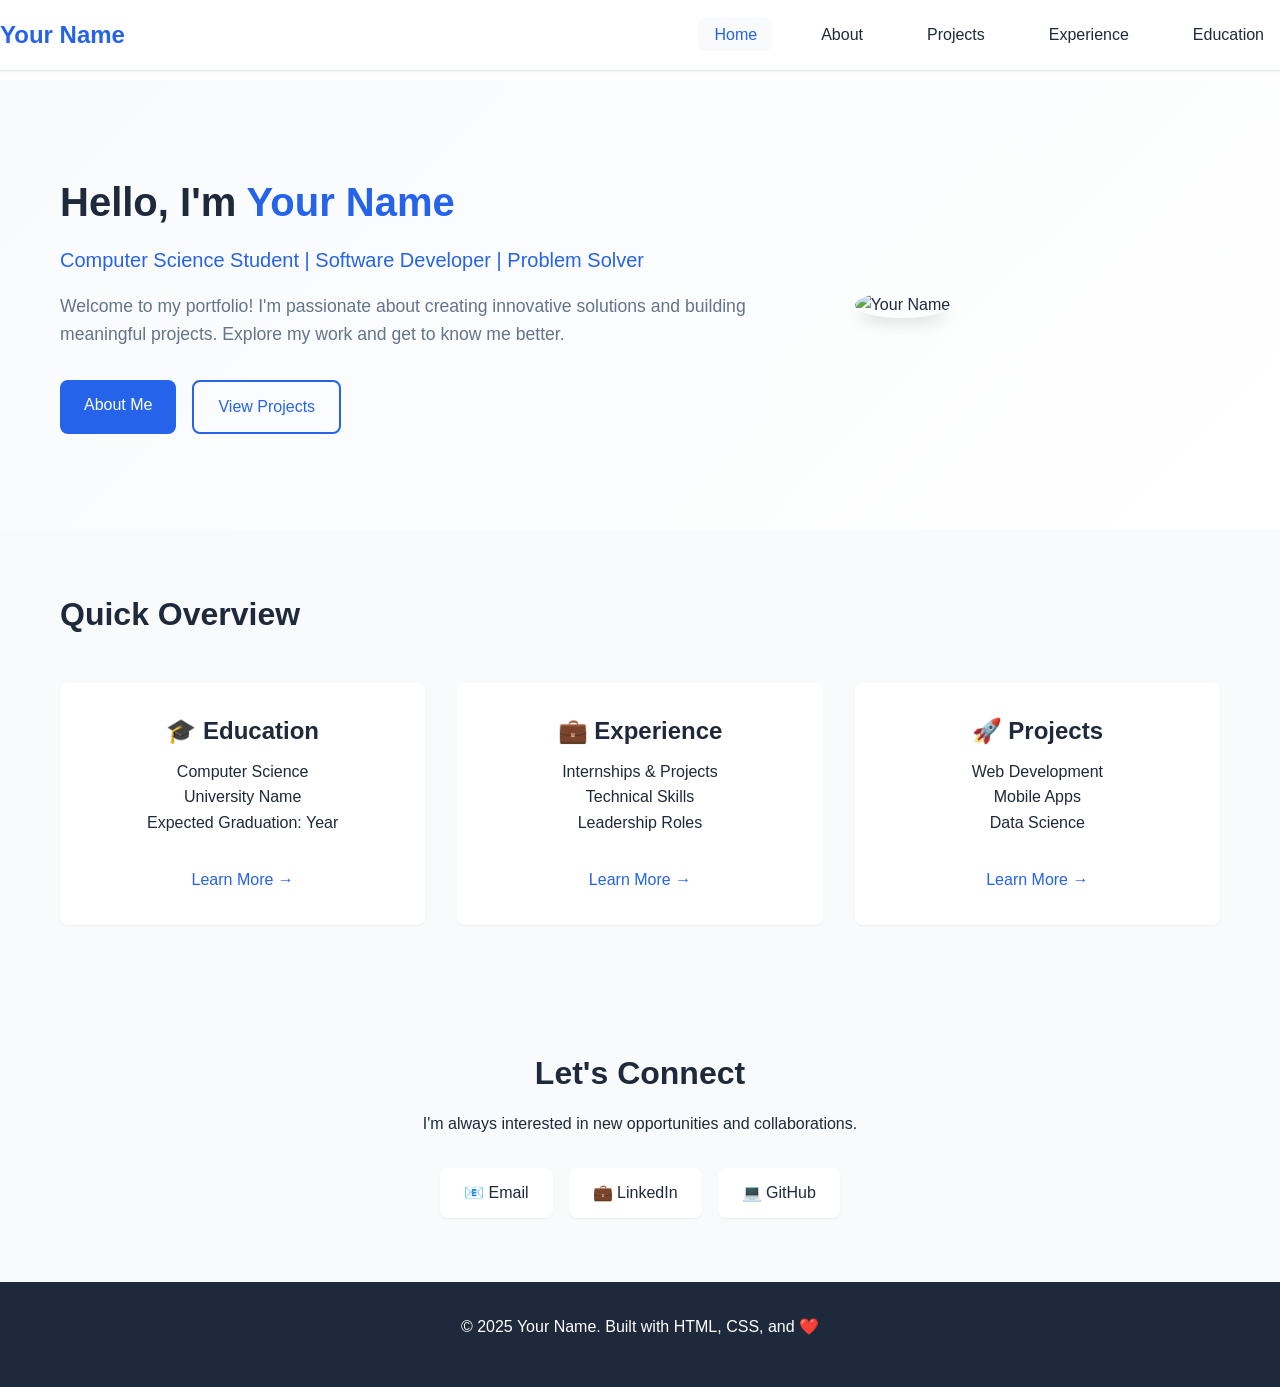
==== index.html @ 1bdfc64f "Initial commit" ====
<!DOCTYPE html>
<html lang="en">
<head>
    <meta charset="UTF-8">
    <meta name="viewport" content="width=device-width, initial-scale=1.0">
    <title>Your Name - Portfolio</title>
    <link rel="stylesheet" href="style.css">
</head>
<body>
    <header>
        <nav class="navbar">
            <div class="nav-container">
                <div class="nav-logo">
                    <a href="index.html">Your Name</a>
                </div>
                <ul class="nav-menu">
                    <li class="nav-item">
                        <a href="index.html" class="nav-link active">Home</a>
                    </li>
                    <li class="nav-item">
                        <a href="about.html" class="nav-link">About</a>
                    </li>
                    <li class="nav-item">
                        <a href="projects.html" class="nav-link">Projects</a>
                    </li>
                    <li class="nav-item">
                        <a href="experience.html" class="nav-link">Experience</a>
                    </li>
                    <li class="nav-item">
                        <a href="education.html" class="nav-link">Education</a>
                    </li>
                </ul>
                <div class="nav-toggle" id="mobile-menu">
                    <span class="bar"></span>
                    <span class="bar"></span>
                    <span class="bar"></span>
                </div>
            </div>
        </nav>
    </header>

    <main>
        <section class="hero">
            <div class="container">
                <div class="hero-content">
                    <h1>Hello, I'm <span class="highlight">Your Name</span></h1>
                    <p class="hero-subtitle">Computer Science Student | Software Developer | Problem Solver</p>
                    <p class="hero-description">
                        Welcome to my portfolio! I'm passionate about creating innovative solutions 
                        and building meaningful projects. Explore my work and get to know me better.
                    </p>
                    <div class="hero-buttons">
                        <a href="about.html" class="btn btn-primary">About Me</a>
                        <a href="projects.html" class="btn btn-secondary">View Projects</a>
                    </div>
                </div>
                <div class="hero-image">
                    <img src="assets/images/profile-placeholder.jpg" alt="Your Name" class="profile-img">
                </div>
            </div>
        </section>

        <section class="quick-overview">
            <div class="container">
                <h2>Quick Overview</h2>
                <div class="overview-grid">
                    <div class="overview-card">
                        <h3>🎓 Education</h3>
                        <p>Computer Science<br>University Name<br>Expected Graduation: Year</p>
                        <a href="education.html" class="card-link">Learn More →</a>
                    </div>
                    <div class="overview-card">
                        <h3>💼 Experience</h3>
                        <p>Internships & Projects<br>Technical Skills<br>Leadership Roles</p>
                        <a href="experience.html" class="card-link">Learn More →</a>
                    </div>
                    <div class="overview-card">
                        <h3>🚀 Projects</h3>
                        <p>Web Development<br>Mobile Apps<br>Data Science</p>
                        <a href="projects.html" class="card-link">Learn More →</a>
                    </div>
                </div>
            </div>
        </section>

        <section class="contact-cta">
            <div class="container">
                <h2>Let's Connect</h2>
                <p>I'm always interested in new opportunities and collaborations.</p>
                <div class="contact-links">
                    <a href="mailto:your.email@example.com" class="contact-btn">📧 Email</a>
                    <a href="https://linkedin.com/in/yourprofile" class="contact-btn">💼 LinkedIn</a>
                    <a href="https://github.com/yourusername" class="contact-btn">💻 GitHub</a>
                </div>
            </div>
        </section>
    </main>

    <footer>
        <div class="container">
            <p>&copy; 2025 Your Name. Built with HTML, CSS, and ❤️</p>
        </div>
    </footer>

    <script src="script.js"></script>
</body>
</html>
---- style.css ----
/* CSS Variables for consistent theming */
:root {
    --primary-color: #2563eb;
    --primary-dark: #1d4ed8;
    --secondary-color: #64748b;
    --accent-color: #f59e0b;
    --text-dark: #1e293b;
    --text-light: #64748b;
    --bg-light: #f8fafc;
    --bg-white: #ffffff;
    --border-color: #e2e8f0;
    --shadow-sm: 0 1px 2px 0 rgb(0 0 0 / 0.05);
    --shadow-md: 0 4px 6px -1px rgb(0 0 0 / 0.1);
    --shadow-lg: 0 10px 15px -3px rgb(0 0 0 / 0.1);
    --border-radius: 8px;
    --transition: all 0.3s ease;
}

/* Reset and base styles */
* {
    margin: 0;
    padding: 0;
    box-sizing: border-box;
}

body {
    font-family: 'Inter', -apple-system, BlinkMacSystemFont, 'Segoe UI', Roboto, Oxygen, Ubuntu, Cantarell, sans-serif;
    line-height: 1.6;
    color: var(--text-dark);
    background-color: var(--bg-white);
}

.container {
    max-width: 1200px;
    margin: 0 auto;
    padding: 0 20px;
}

/* Typography */
h1, h2, h3, h4, h5, h6 {
    line-height: 1.3;
    margin-bottom: 0.5em;
}

h1 { font-size: 2.5rem; font-weight: 700; }
h2 { font-size: 2rem; font-weight: 600; }
h3 { font-size: 1.5rem; font-weight: 600; }
h4 { font-size: 1.25rem; font-weight: 500; }

p { margin-bottom: 1rem; }

.highlight {
    color: var(--primary-color);
}

/* Navigation */
.navbar {
    background: var(--bg-white);
    box-shadow: var(--shadow-sm);
    position: fixed;
    top: 0;
    width: 100%;
    z-index: 1000;
    border-bottom: 1px solid var(--border-color);
}

.nav-container {
    display: flex;
    justify-content: space-between;
    align-items: center;
    padding: 1rem 0;
}

.nav-logo a {
    font-size: 1.5rem;
    font-weight: 700;
    color: var(--primary-color);
    text-decoration: none;
}

.nav-menu {
    display: flex;
    list-style: none;
    gap: 2rem;
}

.nav-link {
    text-decoration: none;
    color: var(--text-dark);
    font-weight: 500;
    transition: var(--transition);
    padding: 0.5rem 1rem;
    border-radius: var(--border-radius);
}

.nav-link:hover,
.nav-link.active {
    color: var(--primary-color);
    background-color: var(--bg-light);
}

/* Mobile menu toggle */
.nav-toggle {
    display: none;
    flex-direction: column;
    cursor: pointer;
}

.bar {
    width: 25px;
    height: 3px;
    background: var(--text-dark);
    margin: 3px 0;
    transition: var(--transition);
}

/* Buttons */
.btn {
    display: inline-block;
    padding: 0.75rem 1.5rem;
    border-radius: var(--border-radius);
    text-decoration: none;
    font-weight: 500;
    transition: var(--transition);
    border: none;
    cursor: pointer;
    text-align: center;
}

.btn-primary {
    background: var(--primary-color);
    color: white;
}

.btn-primary:hover {
    background: var(--primary-dark);
    transform: translateY(-2px);
    box-shadow: var(--shadow-md);
}

.btn-secondary {
    background: transparent;
    color: var(--primary-color);
    border: 2px solid var(--primary-color);
}

.btn-secondary:hover {
    background: var(--primary-color);
    color: white;
}

/* Layout spacing */
main {
    margin-top: 80px; /* Account for fixed navbar */
}

section {
    padding: 4rem 0;
}

.page-header {
    background: linear-gradient(135deg, var(--primary-color), var(--primary-dark));
    color: white;
    text-align: center;
    padding: 6rem 0 4rem;
}

.page-header h1 {
    margin-bottom: 1rem;
}

/* Hero Section */
.hero {
    background: linear-gradient(135deg, var(--bg-light), var(--bg-white));
    padding: 6rem 0;
}

.hero .container {
    display: grid;
    grid-template-columns: 2fr 1fr;
    gap: 4rem;
    align-items: center;
}

.hero-content h1 {
    margin-bottom: 1rem;
}

.hero-subtitle {
    font-size: 1.25rem;
    color: var(--primary-color);
    font-weight: 500;
    margin-bottom: 1rem;
}

.hero-description {
    font-size: 1.1rem;
    color: var(--text-light);
    margin-bottom: 2rem;
}

.hero-buttons {
    display: flex;
    gap: 1rem;
    flex-wrap: wrap;
}

.profile-img {
    width: 100%;
    max-width: 300px;
    border-radius: 50%;
    box-shadow: var(--shadow-lg);
}

/* Quick Overview */
.quick-overview {
    background: var(--bg-light);
}

.overview-grid {
    display: grid;
    grid-template-columns: repeat(auto-fit, minmax(300px, 1fr));
    gap: 2rem;
    margin-top: 3rem;
}

.overview-card {
    background: var(--bg-white);
    padding: 2rem;
    border-radius: var(--border-radius);
    box-shadow: var(--shadow-sm);
    transition: var(--transition);
    text-align: center;
}

.overview-card:hover {
    transform: translateY(-5px);
    box-shadow: var(--shadow-md);
}

.card-link {
    color: var(--primary-color);
    text-decoration: none;
    font-weight: 500;
    margin-top: 1rem;
    display: inline-block;
}

/* Skills Section */
.skills {
    background: var(--bg-light);
}

.skills-grid {
    display: grid;
    grid-template-columns: repeat(auto-fit, minmax(300px, 1fr));
    gap: 2rem;
    margin-top: 3rem;
}

.skill-category {
    background: var(--bg-white);
    padding: 2rem;
    border-radius: var(--border-radius);
    box-shadow: var(--shadow-sm);
}

.skill-tags {
    display: flex;
    flex-wrap: wrap;
    gap: 0.5rem;
    margin-top: 1rem;
}

.skill-tag, .tech-tag {
    background: var(--primary-color);
    color: white;
    padding: 0.25rem 0.75rem;
    border-radius: 20px;
    font-size: 0.875rem;
    font-weight: 500;
}

/* Projects */
.projects-grid {
    display: grid;
    grid-template-columns: repeat(auto-fit, minmax(350px, 1fr));
    gap: 2rem;
    margin-top: 3rem;
}

.project-card {
    background: var(--bg-white);
    border-radius: var(--border-radius);
    overflow: hidden;
    box-shadow: var(--shadow-sm);
    transition: var(--transition);
}

.project-card:hover {
    transform: translateY(-5px);
    box-shadow: var(--shadow-lg);
}

.project-card.featured {
    grid-column: span 2;
    display: grid;
    grid-template-columns: 1fr 1fr;
}

.project-image img {
    width: 100%;
    height: 200px;
    object-fit: cover;
}

.project-content {
    padding: 1.5rem;
}

.project-header {
    display: flex;
    justify-content: space-between;
    align-items: flex-start;
    margin-bottom: 1rem;
}

.project-type {
    background: var(--accent-color);
    color: white;
    padding: 0.25rem 0.75rem;
    border-radius: 20px;
    font-size: 0.75rem;
    font-weight: 500;
}

.project-description {
    color: var(--text-light);
    margin-bottom: 1rem;
}

.project-tech {
    display: flex;
    flex-wrap: wrap;
    gap: 0.5rem;
    margin: 1rem 0;
}

.project-links {
    display: flex;
    gap: 1rem;
}

.project-btn {
    color: var(--primary-color);
    text-decoration: none;
    font-weight: 500;
    font-size: 0.875rem;
}

/* Experience Timeline */
.experience-timeline {
    position: relative;
    margin-top: 3rem;
}

.experience-timeline::before {
    content: '';
    position: absolute;
    left: 2rem;
    top: 0;
    bottom: 0;
    width: 2px;
    background: var(--border-color);
}

.experience-item {
    position: relative;
    margin-bottom: 3rem;
    padding-left: 5rem;
}

.experience-item::before {
    content: '';
    position: absolute;
    left: 1.5rem;
    top: 1rem;
    width: 1rem;
    height: 1rem;
    background: var(--primary-color);
    border-radius: 50%;
    border: 3px solid var(--bg-white);
    box-shadow: var(--shadow-sm);
}

.experience-date {
    position: absolute;
    left: -8rem;
    top: 1rem;
    background: var(--primary-color);
    color: white;
    padding: 0.5rem 1rem;
    border-radius: var(--border-radius);
    font-size: 0.875rem;
    font-weight: 500;
    white-space: nowrap;
}

.experience-content {
    background: var(--bg-white);
    padding: 2rem;
    border-radius: var(--border-radius);
    box-shadow: var(--shadow-sm);
    display: grid;
    grid-template-columns: auto 1fr;
    gap: 1.5rem;
}

.company-logo img {
    width: 60px;
    height: 60px;
    border-radius: var(--border-radius);
    object-fit: cover;
}

.experience-details h3 {
    color: var(--primary-color);
    margin-bottom: 0.5rem;
}

.experience-details h4 {
    margin-bottom: 0.25rem;
}

.location {
    color: var(--text-light);
    font-size: 0.875rem;
    margin-bottom: 1rem;
}

.achievements {
    margin: 1rem 0;
}

.achievements li {
    margin-bottom: 0.5rem;
    color: var(--text-light);
}

.experience-tech {
    display: flex;
    flex-wrap: wrap;
    gap: 0.5rem;
    margin-top: 1rem;
}

/* Education */
.education-item {
    background: var(--bg-white);
    border-radius: var(--border-radius);
    box-shadow: var(--shadow-sm);
    overflow: hidden;
    margin-bottom: 3rem;
}

.education-item.primary {
    display: grid;
    grid-template-columns: auto 1fr;
}

.education-image img {
    width: 200px;
    height: 200px;
    object-fit: cover;
}

.education-content {
    padding: 2rem;
}

.education-header {
    display: flex;
    justify-content: space-between;
    align-items: flex-start;
    margin-bottom: 1rem;
}

.education-status {
    background: var(--accent-color);
    color: white;
    padding: 0.25rem 0.75rem;
    border-radius: 20px;
    font-size: 0.75rem;
    font-weight: 500;
}

.education-period,
.education-location {
    color: var(--text-light);
    margin-bottom: 0.5rem;
}

.coursework-grid {
    display: grid;
    grid-template-columns: repeat(auto-fit, minmax(250px, 1fr));
    gap: 1.5rem;
    margin-top: 1rem;
}

.course-category h5 {
    color: var(--primary-color);
    margin-bottom: 0.5rem;
}

.course-category ul {
    list-style-position: inside;
}

.course-category li {
    color: var(--text-light);
    margin-bottom: 0.25rem;
}

/* Certifications */
.additional-education {
    margin-top: 4rem;
}

.certification-grid {
    display: grid;
    grid-template-columns: repeat(auto-fit, minmax(300px, 1fr));
    gap: 2rem;
    margin-top: 2rem;
}

.certification-card {
    background: var(--bg-white);
    padding: 1.5rem;
    border-radius: var(--border-radius);
    box-shadow: var(--shadow-sm);
    border-left: 4px solid var(--primary-color);
}

.cert-header {
    display: flex;
    justify-content: space-between;
    align-items: flex-start;
    margin-bottom: 0.5rem;
}

.cert-date {
    background: var(--bg-light);
    padding: 0.25rem 0.75rem;
    border-radius: 20px;
    font-size: 0.75rem;
    font-weight: 500;
    color: var(--text-light);
}

.cert-issuer {
    color: var(--primary-color);
    font-weight: 500;
    margin-bottom: 0.5rem;
}

.cert-description {
    color: var(--text-light);
    font-size: 0.875rem;
    margin-bottom: 1rem;
}

.cert-link {
    color: var(--primary-color);
    text-decoration: none;
    font-weight: 500;
    font-size: 0.875rem;
}

/* Contact CTA */
.contact-cta {
    background: var(--bg-light);
    text-align: center;
}

.contact-links {
    display: flex;
    justify-content: center;
    gap: 1rem;
    flex-wrap: wrap;
    margin-top: 2rem;
}

.contact-btn {
    background: var(--bg-white);
    color: var(--text-dark);
    padding: 0.75rem 1.5rem;
    border-radius: var(--border-radius);
    text-decoration: none;
    font-weight: 500;
    box-shadow: var(--shadow-sm);
    transition: var(--transition);
}

.contact-btn:hover {
    transform: translateY(-2px);
    box-shadow: var(--shadow-md);
    color: var(--primary-color);
}

/* Footer */
footer {
    background: var(--text-dark);
    color: white;
    text-align: center;
    padding: 2rem 0;
}

/* Stats and Achievements */
.project-stats,
.achievements {
    background: var(--bg-light);
}

.stats-grid,
.achievements-grid {
    display: grid;
    grid-template-columns: repeat(auto-fit, minmax(200px, 1fr));
    gap: 2rem;
    margin-top: 2rem;
}

.stat-card,
.achievement-card {
    background: var(--bg-white);
    padding: 2rem;
    border-radius: var(--border-radius);
    text-align: center;
    box-shadow: var(--shadow-sm);
}

.stat-card h3 {
    font-size: 2.5rem;
    color: var(--primary-color);
    margin-bottom: 0.5rem;
}

.achievement-card h3 {
    color: var(--primary-color);
    margin-bottom: 1rem;
}

/* Interests */
.interests-grid {
    display: grid;
    grid-template-columns: repeat(auto-fit, minmax(250px, 1fr));
    gap: 2rem;
    margin-top: 2rem;
}

.interest-card {
    background: var(--bg-white);
    padding: 2rem;
    border-radius: var(--border-radius);
    box-shadow: var(--shadow-sm);
    text-align: center;
}

.interest-card h3 {
    color: var(--primary-color);
    margin-bottom: 1rem;
}

/* Responsive Design */
@media (max-width: 768px) {
    .nav-menu {
        position: fixed;
        left: -100%;
        top: 70px;
        flex-direction: column;
        background-color: var(--bg-white);
        width: 100%;
        text-align: center;
        transition: 0.3s;
        box-shadow: var(--shadow-md);
        padding: 2rem 0;
    }

    .nav-menu.active {
        left: 0;
    }

    .nav-toggle {
        display: flex;
    }

    .hero .container {
        grid-template-columns: 1fr;
        text-align: center;
        gap: 2rem;
    }

    .hero-buttons {
        justify-content: center;
    }

    .project-card.featured {
        grid-column: span 1;
        display: block;
    }

    .experience-timeline::before {
        left: 1rem;
    }

    .experience-item {
        padding-left: 3rem;
    }

    .experience-item::before {
        left: 0.5rem;
    }

    .experience-date {
        position: relative;
        left: 0;
        top: 0;
        margin-bottom: 1rem;
        display: inline-block;
    }

    .experience-content {
        grid-template-columns: 1fr;
        gap: 1rem;
    }

    .education-item.primary {
        grid-template-columns: 1fr;
    }

    .education-image {
        text-align: center;
    }

    .education-image img {
        width: 150px;
        height: 150px;
    }

    h1 { font-size: 2rem; }
    h2 { font-size: 1.5rem; }
    h3 { font-size: 1.25rem; }

    section {
        padding: 2rem 0;
    }

    .page-header {
        padding: 4rem 0 2rem;
    }

    .hero {
        padding: 4rem 0;
    }
}

@media (max-width: 480px) {
    .container {
        padding: 0 15px;
    }

    .hero-buttons {
        flex-direction: column;
        align-items: center;
    }

    .contact-links {
        flex-direction: column;
        align-items: center;
    }

    .overview-grid,
    .projects-grid,
    .certification-grid {
        grid-template-columns: 1fr;
    }
}

/* Accessibility */
@media (prefers-reduced-motion: reduce) {
    * {
        animation-duration: 0.01ms !important;
        animation-iteration-count: 1 !important;
        transition-duration: 0.01ms !important;
    }
}

/* Focus states for keyboard navigation */
a:focus,
button:focus,
.nav-toggle:focus {
    outline: 2px solid var(--primary-color);
    outline-offset: 2px;
}

/* High contrast mode support */
@media (prefers-contrast: high) {
    :root {
        --border-color: #000000;
        --shadow-sm: 0 1px 2px 0 rgb(0 0 0 / 0.2);
        --shadow-md: 0 4px 6px -1px rgb(0 0 0 / 0.3);
        --shadow-lg: 0 10px 15px -3px rgb(0 0 0 / 0.4);
    }
}

/* Print styles */
@media print {
    .navbar,
    .nav-toggle,
    .contact-cta,
    footer {
        display: none;
    }

    main {
        margin-top: 0;
    }

    .page-header {
        background: none;
        color: var(--text-dark);
    }

    .project-card,
    .experience-item,
    .certification-card {
        break-inside: avoid;
        margin-bottom: 1rem;
    }
}
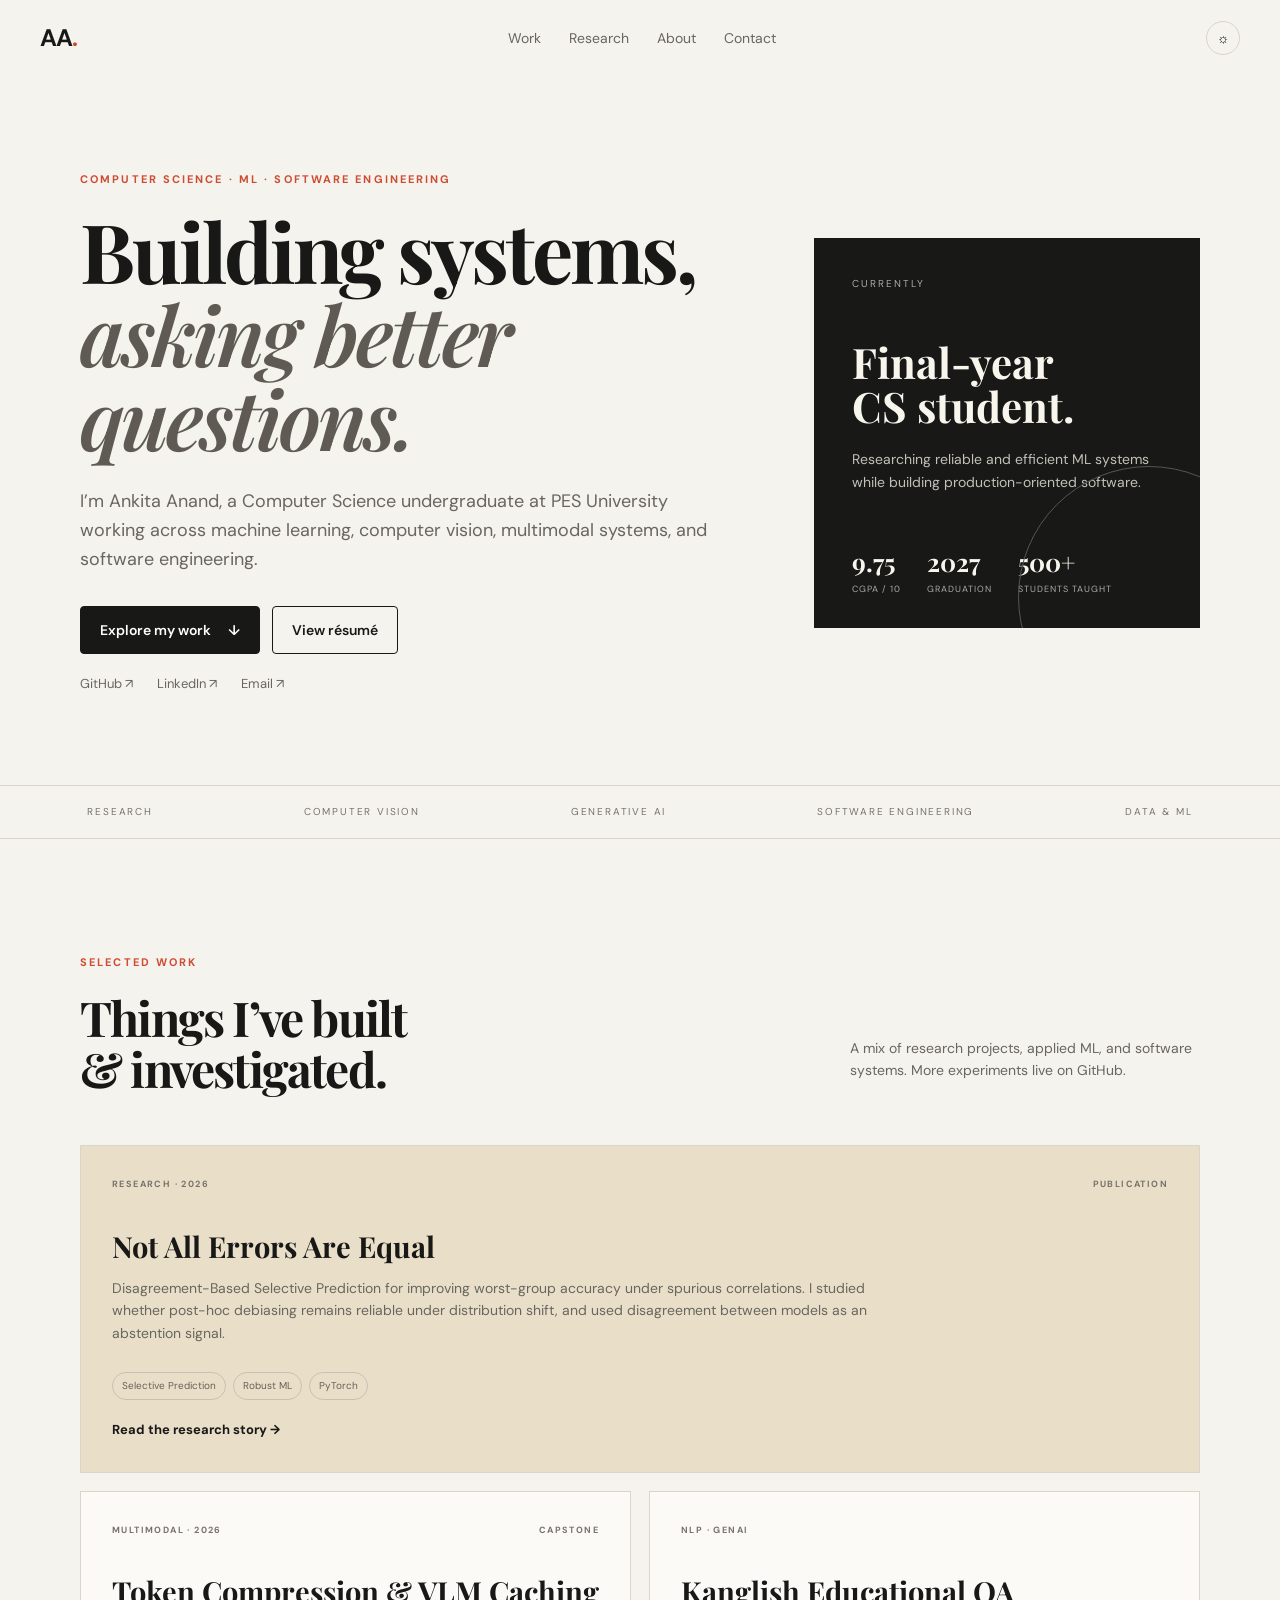
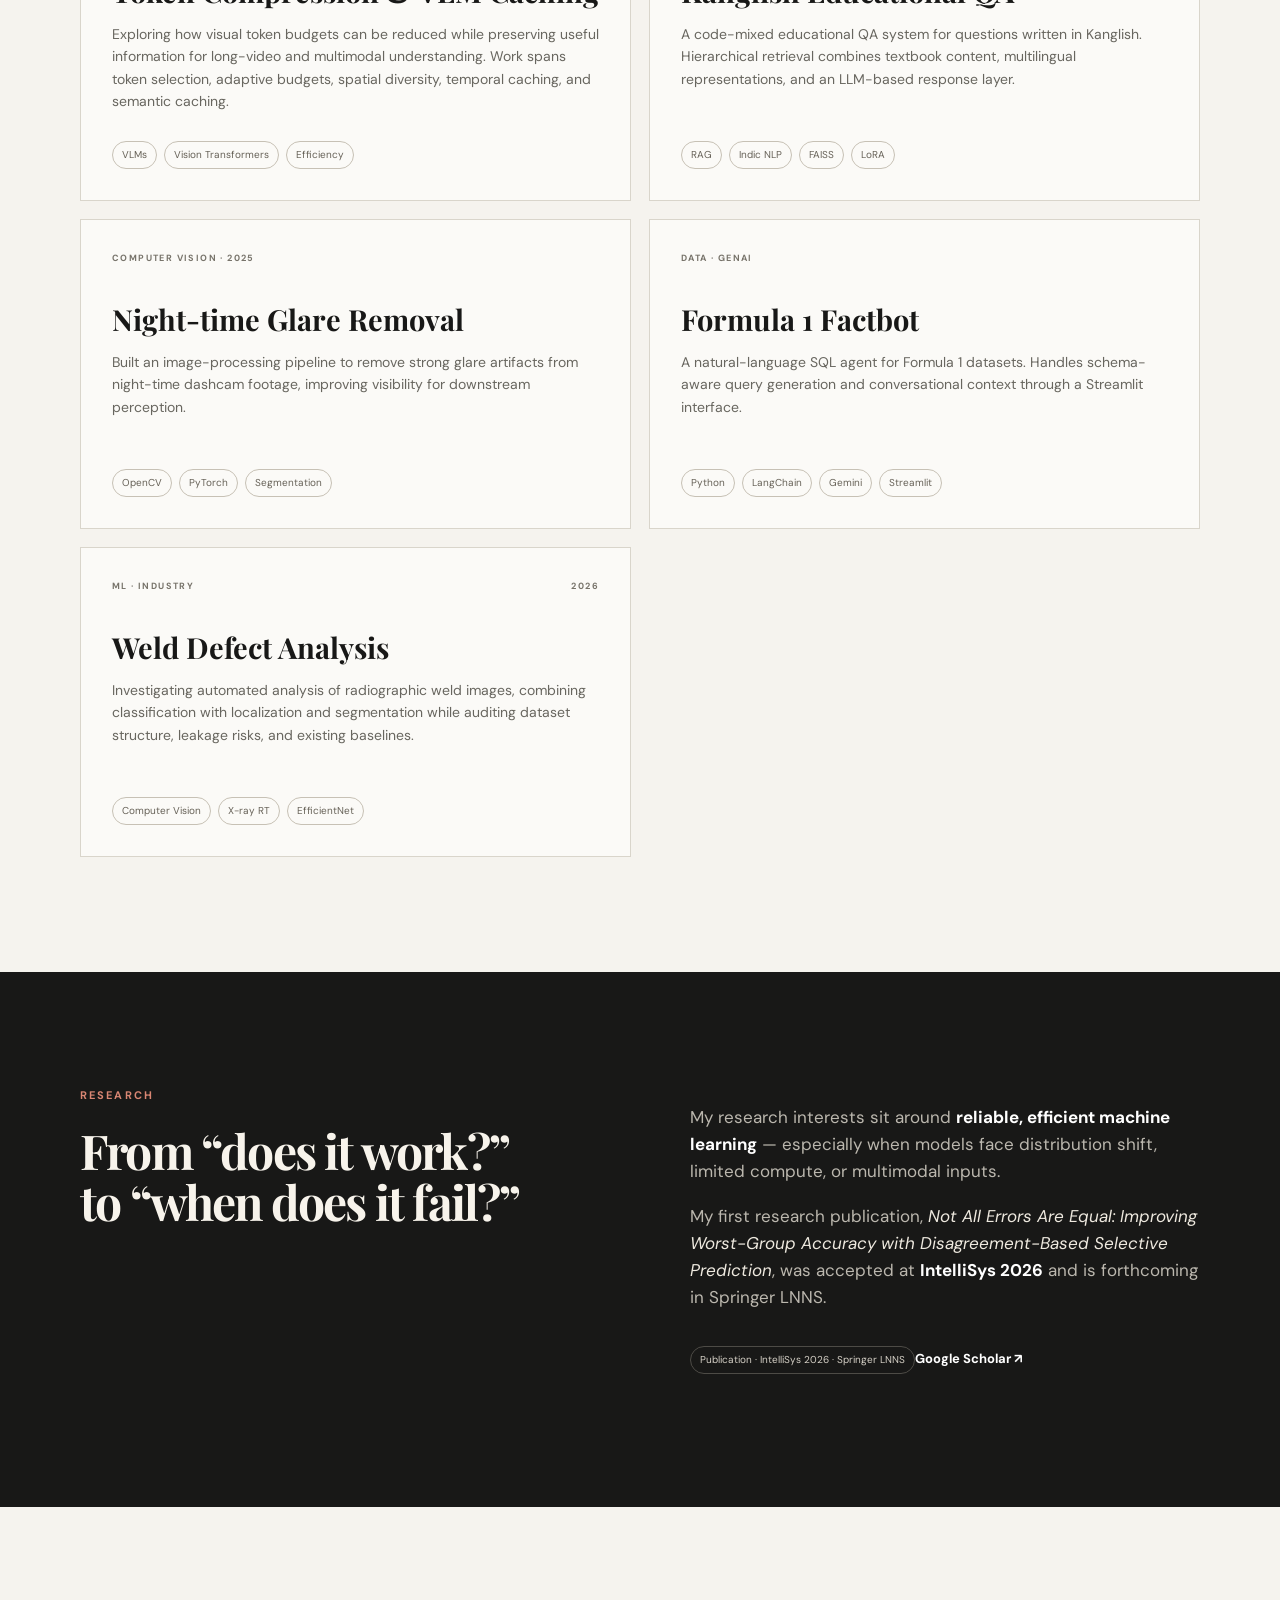
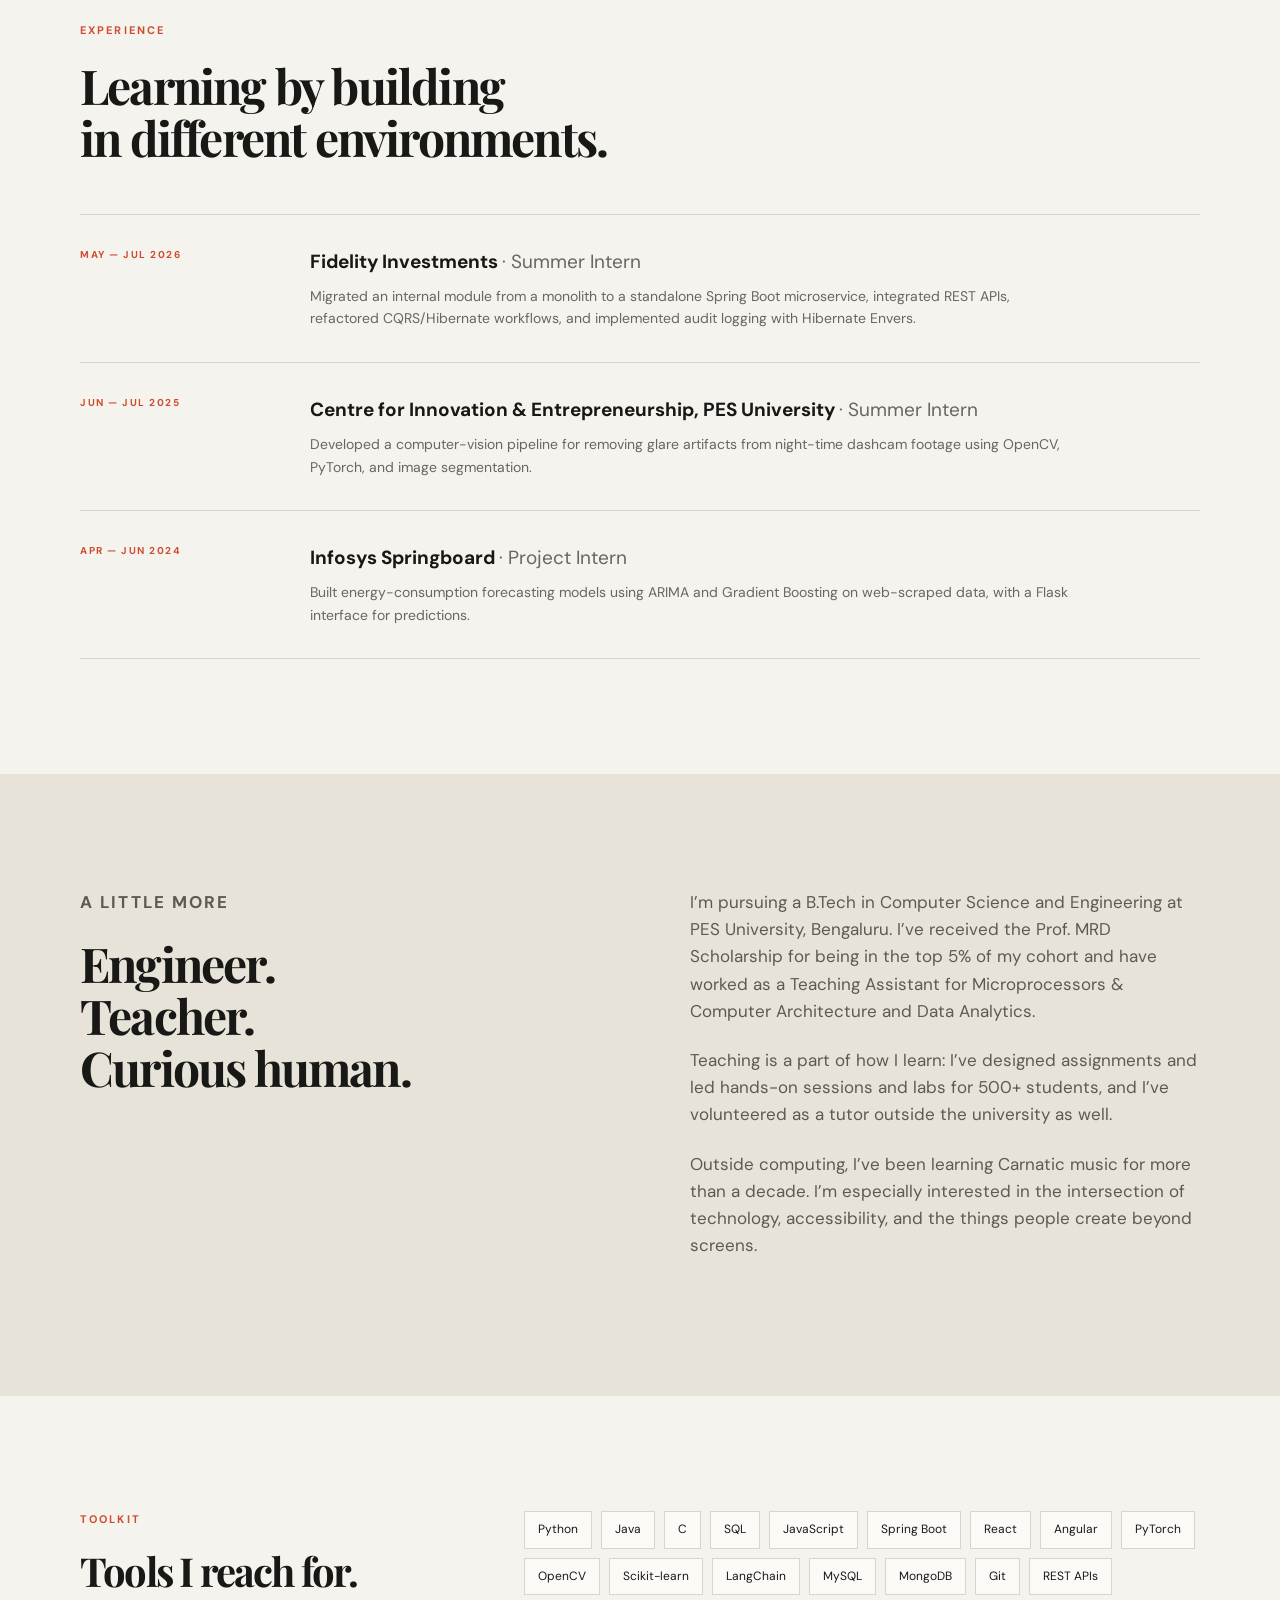
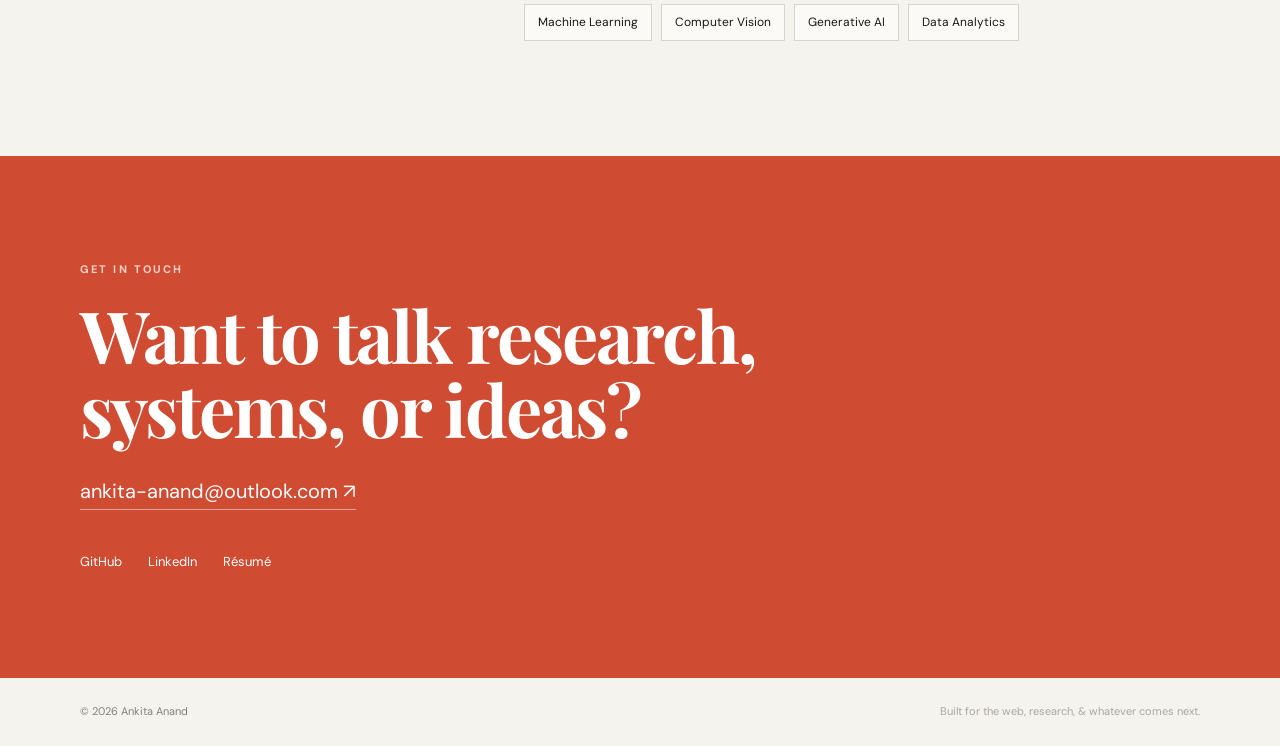
==== commit 672f8c81: "Initial" ====
--- a/index.html
+++ b/index.html
@@ -1,107 +1,87 @@
-<!DOCTYPE html>
+<!doctype html>
 <html lang="en">
 <head>
-    <meta charset="UTF-8">
-    <meta name="viewport" content="width=device-width, initial-scale=1.0">
-    <title>Your Name - Portfolio</title>
-    <link rel="stylesheet" href="style.css">
+  <meta charset="utf-8" />
+  <meta name="viewport" content="width=device-width, initial-scale=1" />
+  <meta name="description" content="Ankita Anand — Computer Science undergraduate, researcher, and software engineer." />
+  <title>Ankita Anand — CS, ML & Research</title>
+  <link rel="preconnect" href="https://fonts.googleapis.com">
+  <link rel="preconnect" href="https://fonts.gstatic.com" crossorigin>
+  <link href="https://fonts.googleapis.com/css2?family=DM+Sans:wght@400;500;600;700&family=Playfair+Display:wght@600;700&display=swap" rel="stylesheet">
+  <link rel="stylesheet" href="style.css" />
 </head>
 <body>
-    <header>
-        <nav class="navbar">
-            <div class="nav-container">
-                <div class="nav-logo">
-                    <a href="index.html">Your Name</a>
-                </div>
-                <ul class="nav-menu">
-                    <li class="nav-item">
-                        <a href="index.html" class="nav-link active">Home</a>
-                    </li>
-                    <li class="nav-item">
-                        <a href="about.html" class="nav-link">About</a>
-                    </li>
-                    <li class="nav-item">
-                        <a href="projects.html" class="nav-link">Projects</a>
-                    </li>
-                    <li class="nav-item">
-                        <a href="experience.html" class="nav-link">Experience</a>
-                    </li>
-                    <li class="nav-item">
-                        <a href="education.html" class="nav-link">Education</a>
-                    </li>
-                </ul>
-                <div class="nav-toggle" id="mobile-menu">
-                    <span class="bar"></span>
-                    <span class="bar"></span>
-                    <span class="bar"></span>
-                </div>
-            </div>
-        </nav>
-    </header>
+  <nav class="nav">
+    <a class="brand" href="#top">AA<span>.</span></a>
+    <div class="nav-links">
+      <a href="#work">Work</a><a href="#research">Research</a><a href="#about">About</a><a href="#contact">Contact</a>
+    </div>
+    <button class="theme" id="themeToggle" aria-label="Toggle theme">☼</button>
+  </nav>
 
-    <main>
-        <section class="hero">
-            <div class="container">
-                <div class="hero-content">
-                    <h1>Hello, I'm <span class="highlight">Your Name</span></h1>
-                    <p class="hero-subtitle">Computer Science Student | Software Developer | Problem Solver</p>
-                    <p class="hero-description">
-                        Welcome to my portfolio! I'm passionate about creating innovative solutions 
-                        and building meaningful projects. Explore my work and get to know me better.
-                    </p>
-                    <div class="hero-buttons">
-                        <a href="about.html" class="btn btn-primary">About Me</a>
-                        <a href="projects.html" class="btn btn-secondary">View Projects</a>
-                    </div>
-                </div>
-                <div class="hero-image">
-                    <img src="assets/images/profile-placeholder.jpg" alt="Your Name" class="profile-img">
-                </div>
-            </div>
-        </section>
+  <main id="top">
+    <section class="hero container">
+      <div class="hero-copy">
+        <p class="eyebrow">Computer Science · ML · Software Engineering</p>
+        <h1>Building systems,<br><em>asking better questions.</em></h1>
+        <p class="lede">I’m Ankita Anand, a Computer Science undergraduate at PES University working across machine learning, computer vision, multimodal systems, and software engineering.</p>
+        <div class="hero-actions">
+          <a class="button primary" href="#work">Explore my work <span>↓</span></a>
+          <a class="button secondary" href="./Ankita_Anand_Resume.pdf">View résumé</a>
+        </div>
+        <div class="links">
+          <a href="https://github.com/ankitaanand26" target="_blank">GitHub ↗</a>
+          <a href="https://linkedin.com/in/ankita-anand26" target="_blank">LinkedIn ↗</a>
+          <a href="mailto:ankita-anand@outlook.com">Email ↗</a>
+        </div>
+      </div>
+      <div class="hero-card">
+        <div class="orbit"><span></span><span></span><span></span></div>
+        <p class="card-label">CURRENTLY</p>
+        <h2>Final-year<br>CS student.</h2>
+        <p>Researching reliable and efficient ML systems while building production-oriented software.</p>
+        <div class="stats"><div><strong>9.75</strong><small>CGPA / 10</small></div><div><strong>2027</strong><small>Graduation</small></div><div><strong>500+</strong><small>Students taught</small></div></div>
+      </div>
+    </section>
 
-        <section class="quick-overview">
-            <div class="container">
-                <h2>Quick Overview</h2>
-                <div class="overview-grid">
-                    <div class="overview-card">
-                        <h3>🎓 Education</h3>
-                        <p>Computer Science<br>University Name<br>Expected Graduation: Year</p>
-                        <a href="education.html" class="card-link">Learn More →</a>
-                    </div>
-                    <div class="overview-card">
-                        <h3>💼 Experience</h3>
-                        <p>Internships & Projects<br>Technical Skills<br>Leadership Roles</p>
-                        <a href="experience.html" class="card-link">Learn More →</a>
-                    </div>
-                    <div class="overview-card">
-                        <h3>🚀 Projects</h3>
-                        <p>Web Development<br>Mobile Apps<br>Data Science</p>
-                        <a href="projects.html" class="card-link">Learn More →</a>
-                    </div>
-                </div>
-            </div>
-        </section>
+    <section class="ticker"><div>RESEARCH</div><div>COMPUTER VISION</div><div>GENERATIVE AI</div><div>SOFTWARE ENGINEERING</div><div>DATA & ML</div></section>
 
-        <section class="contact-cta">
-            <div class="container">
-                <h2>Let's Connect</h2>
-                <p>I'm always interested in new opportunities and collaborations.</p>
-                <div class="contact-links">
-                    <a href="mailto:your.email@example.com" class="contact-btn">📧 Email</a>
-                    <a href="https://linkedin.com/in/yourprofile" class="contact-btn">💼 LinkedIn</a>
-                    <a href="https://github.com/yourusername" class="contact-btn">💻 GitHub</a>
-                </div>
-            </div>
-        </section>
-    </main>
+    <section id="work" class="section container">
+      <div class="section-head"><div><p class="eyebrow">Selected work</p><h2>Things I’ve built<br>& investigated.</h2></div><p class="section-note">A mix of research projects, applied ML, and software systems. More experiments live on GitHub.</p></div>
+      <div class="project-grid">
+        <article class="project featured"><div class="project-meta"><span>RESEARCH · 2026</span><span>PUBLICATION</span></div><h3>Not All Errors Are Equal</h3><p>Disagreement-Based Selective Prediction for improving worst-group accuracy under spurious correlations. I studied whether post-hoc debiasing remains reliable under distribution shift, and used disagreement between models as an abstention signal.</p><div class="tags"><span>Selective Prediction</span><span>Robust ML</span><span>PyTorch</span></div><a class="project-link" href="#research">Read the research story →</a></article>
+        <article class="project"><div class="project-meta"><span>MULTIMODAL · 2026</span><span>CAPSTONE</span></div><h3>Token Compression & VLM Caching</h3><p>Exploring how visual token budgets can be reduced while preserving useful information for long-video and multimodal understanding. Work spans token selection, adaptive budgets, spatial diversity, temporal caching, and semantic caching.</p><div class="tags"><span>VLMs</span><span>Vision Transformers</span><span>Efficiency</span></div></article>
+        <article class="project"><div class="project-meta"><span>NLP · GENAI</span></div><h3>Kanglish Educational QA</h3><p>A code-mixed educational QA system for questions written in Kanglish. Hierarchical retrieval combines textbook content, multilingual representations, and an LLM-based response layer.</p><div class="tags"><span>RAG</span><span>Indic NLP</span><span>FAISS</span><span>LoRA</span></div></article>
+        <article class="project"><div class="project-meta"><span>COMPUTER VISION · 2025</span></div><h3>Night-time Glare Removal</h3><p>Built an image-processing pipeline to remove strong glare artifacts from night-time dashcam footage, improving visibility for downstream perception.</p><div class="tags"><span>OpenCV</span><span>PyTorch</span><span>Segmentation</span></div></article>
+        <article class="project"><div class="project-meta"><span>DATA · GENAI</span></div><h3>Formula 1 Factbot</h3><p>A natural-language SQL agent for Formula 1 datasets. Handles schema-aware query generation and conversational context through a Streamlit interface.</p><div class="tags"><span>Python</span><span>LangChain</span><span>Gemini</span><span>Streamlit</span></div></article>
+        <article class="project"><div class="project-meta"><span>ML · INDUSTRY</span><span>2026</span></div><h3>Weld Defect Analysis</h3><p>Investigating automated analysis of radiographic weld images, combining classification with localization and segmentation while auditing dataset structure, leakage risks, and existing baselines.</p><div class="tags"><span>Computer Vision</span><span>X-ray RT</span><span>EfficientNet</span></div></article>
+      </div>
+    </section>
 
-    <footer>
-        <div class="container">
-            <p>&copy; 2025 Your Name. Built with HTML, CSS, and ❤️</p>
-        </div>
-    </footer>
+    <section id="research" class="section research-section"><div class="container research-layout">
+      <div><p class="eyebrow">Research</p><h2>From “does it work?”<br>to “when does it fail?”</h2></div>
+      <div class="research-copy"><p>My research interests sit around <strong>reliable, efficient machine learning</strong> — especially when models face distribution shift, limited compute, or multimodal inputs.</p><p>My first research publication, <em>Not All Errors Are Equal: Improving Worst-Group Accuracy with Disagreement-Based Selective Prediction</em>, was accepted at <strong>IntelliSys 2026</strong> and is forthcoming in Springer LNNS.</p><div class="research-pill">Publication · IntelliSys 2026 · Springer LNNS</div><a class="text-link" href="https://scholar.google.com/" target="_blank">Google Scholar ↗</a></div>
+    </div></section>
 
-    <script src="script.js"></script>
+    <section class="section container timeline-section">
+      <div class="section-head"><div><p class="eyebrow">Experience</p><h2>Learning by building<br>in different environments.</h2></div></div>
+      <div class="timeline">
+        <div class="timeline-item"><div class="date">MAY — JUL 2026</div><div><h3>Fidelity Investments <span>· Summer Intern</span></h3><p>Migrated an internal module from a monolith to a standalone Spring Boot microservice, integrated REST APIs, refactored CQRS/Hibernate workflows, and implemented audit logging with Hibernate Envers.</p></div></div>
+        <div class="timeline-item"><div class="date">JUN — JUL 2025</div><div><h3>Centre for Innovation & Entrepreneurship, PES University <span>· Summer Intern</span></h3><p>Developed a computer-vision pipeline for removing glare artifacts from night-time dashcam footage using OpenCV, PyTorch, and image segmentation.</p></div></div>
+        <div class="timeline-item"><div class="date">APR — JUN 2024</div><div><h3>Infosys Springboard <span>· Project Intern</span></h3><p>Built energy-consumption forecasting models using ARIMA and Gradient Boosting on web-scraped data, with a Flask interface for predictions.</p></div></div>
+      </div>
+    </section>
+
+    <section id="about" class="section about-section"><div class="container about-grid">
+      <div><p class="eyebrow">A little more</p><h2>Engineer.<br>Teacher.<br>Curious human.</h2></div>
+      <div><p>I’m pursuing a B.Tech in Computer Science and Engineering at PES University, Bengaluru. I’ve received the Prof. MRD Scholarship for being in the top 5% of my cohort and have worked as a Teaching Assistant for Microprocessors & Computer Architecture and Data Analytics.</p><p>Teaching is a part of how I learn: I’ve designed assignments and led hands-on sessions and labs for 500+ students, and I’ve volunteered as a tutor outside the university as well.</p><p>Outside computing, I’ve been learning Carnatic music for more than a decade. I’m especially interested in the intersection of technology, accessibility, and the things people create beyond screens.</p></div>
+    </div></section>
+
+    <section class="section skills container"><div class="skills-header"><p class="eyebrow">Toolkit</p><h2>Tools I reach for.</h2></div><div class="skill-cloud"><span>Python</span><span>Java</span><span>C</span><span>SQL</span><span>JavaScript</span><span>Spring Boot</span><span>React</span><span>Angular</span><span>PyTorch</span><span>OpenCV</span><span>Scikit-learn</span><span>LangChain</span><span>MySQL</span><span>MongoDB</span><span>Git</span><span>REST APIs</span><span>Machine Learning</span><span>Computer Vision</span><span>Generative AI</span><span>Data Analytics</span></div></section>
+
+    <section id="contact" class="contact"><div class="container contact-inner"><p class="eyebrow">Get in touch</p><h2>Want to talk research,<br>systems, or ideas?</h2><a class="email" href="mailto:ankita-anand@outlook.com">ankita-anand@outlook.com ↗</a><div class="contact-links"><a href="https://github.com/ankitaanand26" target="_blank">GitHub</a><a href="https://linkedin.com/in/ankita-anand26" target="_blank">LinkedIn</a><a href="./Ankita_Anand_Resume.pdf">Résumé</a></div></div></section>
+  </main>
+  <footer class="container footer"><span>© 2026 Ankita Anand</span><span>Built for the web, research, & whatever comes next.</span></footer>
+  <script src="script.js"></script>
 </body>
 </html>
--- a/style.css
+++ b/style.css
@@ -1,839 +1 @@
-/* CSS Variables for consistent theming */
-:root {
-    --primary-color: #2563eb;
-    --primary-dark: #1d4ed8;
-    --secondary-color: #64748b;
-    --accent-color: #f59e0b;
-    --text-dark: #1e293b;
-    --text-light: #64748b;
-    --bg-light: #f8fafc;
-    --bg-white: #ffffff;
-    --border-color: #e2e8f0;
-    --shadow-sm: 0 1px 2px 0 rgb(0 0 0 / 0.05);
-    --shadow-md: 0 4px 6px -1px rgb(0 0 0 / 0.1);
-    --shadow-lg: 0 10px 15px -3px rgb(0 0 0 / 0.1);
-    --border-radius: 8px;
-    --transition: all 0.3s ease;
-}
-
-/* Reset and base styles */
-* {
-    margin: 0;
-    padding: 0;
-    box-sizing: border-box;
-}
-
-body {
-    font-family: 'Inter', -apple-system, BlinkMacSystemFont, 'Segoe UI', Roboto, Oxygen, Ubuntu, Cantarell, sans-serif;
-    line-height: 1.6;
-    color: var(--text-dark);
-    background-color: var(--bg-white);
-}
-
-.container {
-    max-width: 1200px;
-    margin: 0 auto;
-    padding: 0 20px;
-}
-
-/* Typography */
-h1, h2, h3, h4, h5, h6 {
-    line-height: 1.3;
-    margin-bottom: 0.5em;
-}
-
-h1 { font-size: 2.5rem; font-weight: 700; }
-h2 { font-size: 2rem; font-weight: 600; }
-h3 { font-size: 1.5rem; font-weight: 600; }
-h4 { font-size: 1.25rem; font-weight: 500; }
-
-p { margin-bottom: 1rem; }
-
-.highlight {
-    color: var(--primary-color);
-}
-
-/* Navigation */
-.navbar {
-    background: var(--bg-white);
-    box-shadow: var(--shadow-sm);
-    position: fixed;
-    top: 0;
-    width: 100%;
-    z-index: 1000;
-    border-bottom: 1px solid var(--border-color);
-}
-
-.nav-container {
-    display: flex;
-    justify-content: space-between;
-    align-items: center;
-    padding: 1rem 0;
-}
-
-.nav-logo a {
-    font-size: 1.5rem;
-    font-weight: 700;
-    color: var(--primary-color);
-    text-decoration: none;
-}
-
-.nav-menu {
-    display: flex;
-    list-style: none;
-    gap: 2rem;
-}
-
-.nav-link {
-    text-decoration: none;
-    color: var(--text-dark);
-    font-weight: 500;
-    transition: var(--transition);
-    padding: 0.5rem 1rem;
-    border-radius: var(--border-radius);
-}
-
-.nav-link:hover,
-.nav-link.active {
-    color: var(--primary-color);
-    background-color: var(--bg-light);
-}
-
-/* Mobile menu toggle */
-.nav-toggle {
-    display: none;
-    flex-direction: column;
-    cursor: pointer;
-}
-
-.bar {
-    width: 25px;
-    height: 3px;
-    background: var(--text-dark);
-    margin: 3px 0;
-    transition: var(--transition);
-}
-
-/* Buttons */
-.btn {
-    display: inline-block;
-    padding: 0.75rem 1.5rem;
-    border-radius: var(--border-radius);
-    text-decoration: none;
-    font-weight: 500;
-    transition: var(--transition);
-    border: none;
-    cursor: pointer;
-    text-align: center;
-}
-
-.btn-primary {
-    background: var(--primary-color);
-    color: white;
-}
-
-.btn-primary:hover {
-    background: var(--primary-dark);
-    transform: translateY(-2px);
-    box-shadow: var(--shadow-md);
-}
-
-.btn-secondary {
-    background: transparent;
-    color: var(--primary-color);
-    border: 2px solid var(--primary-color);
-}
-
-.btn-secondary:hover {
-    background: var(--primary-color);
-    color: white;
-}
-
-/* Layout spacing */
-main {
-    margin-top: 80px; /* Account for fixed navbar */
-}
-
-section {
-    padding: 4rem 0;
-}
-
-.page-header {
-    background: linear-gradient(135deg, var(--primary-color), var(--primary-dark));
-    color: white;
-    text-align: center;
-    padding: 6rem 0 4rem;
-}
-
-.page-header h1 {
-    margin-bottom: 1rem;
-}
-
-/* Hero Section */
-.hero {
-    background: linear-gradient(135deg, var(--bg-light), var(--bg-white));
-    padding: 6rem 0;
-}
-
-.hero .container {
-    display: grid;
-    grid-template-columns: 2fr 1fr;
-    gap: 4rem;
-    align-items: center;
-}
-
-.hero-content h1 {
-    margin-bottom: 1rem;
-}
-
-.hero-subtitle {
-    font-size: 1.25rem;
-    color: var(--primary-color);
-    font-weight: 500;
-    margin-bottom: 1rem;
-}
-
-.hero-description {
-    font-size: 1.1rem;
-    color: var(--text-light);
-    margin-bottom: 2rem;
-}
-
-.hero-buttons {
-    display: flex;
-    gap: 1rem;
-    flex-wrap: wrap;
-}
-
-.profile-img {
-    width: 100%;
-    max-width: 300px;
-    border-radius: 50%;
-    box-shadow: var(--shadow-lg);
-}
-
-/* Quick Overview */
-.quick-overview {
-    background: var(--bg-light);
-}
-
-.overview-grid {
-    display: grid;
-    grid-template-columns: repeat(auto-fit, minmax(300px, 1fr));
-    gap: 2rem;
-    margin-top: 3rem;
-}
-
-.overview-card {
-    background: var(--bg-white);
-    padding: 2rem;
-    border-radius: var(--border-radius);
-    box-shadow: var(--shadow-sm);
-    transition: var(--transition);
-    text-align: center;
-}
-
-.overview-card:hover {
-    transform: translateY(-5px);
-    box-shadow: var(--shadow-md);
-}
-
-.card-link {
-    color: var(--primary-color);
-    text-decoration: none;
-    font-weight: 500;
-    margin-top: 1rem;
-    display: inline-block;
-}
-
-/* Skills Section */
-.skills {
-    background: var(--bg-light);
-}
-
-.skills-grid {
-    display: grid;
-    grid-template-columns: repeat(auto-fit, minmax(300px, 1fr));
-    gap: 2rem;
-    margin-top: 3rem;
-}
-
-.skill-category {
-    background: var(--bg-white);
-    padding: 2rem;
-    border-radius: var(--border-radius);
-    box-shadow: var(--shadow-sm);
-}
-
-.skill-tags {
-    display: flex;
-    flex-wrap: wrap;
-    gap: 0.5rem;
-    margin-top: 1rem;
-}
-
-.skill-tag, .tech-tag {
-    background: var(--primary-color);
-    color: white;
-    padding: 0.25rem 0.75rem;
-    border-radius: 20px;
-    font-size: 0.875rem;
-    font-weight: 500;
-}
-
-/* Projects */
-.projects-grid {
-    display: grid;
-    grid-template-columns: repeat(auto-fit, minmax(350px, 1fr));
-    gap: 2rem;
-    margin-top: 3rem;
-}
-
-.project-card {
-    background: var(--bg-white);
-    border-radius: var(--border-radius);
-    overflow: hidden;
-    box-shadow: var(--shadow-sm);
-    transition: var(--transition);
-}
-
-.project-card:hover {
-    transform: translateY(-5px);
-    box-shadow: var(--shadow-lg);
-}
-
-.project-card.featured {
-    grid-column: span 2;
-    display: grid;
-    grid-template-columns: 1fr 1fr;
-}
-
-.project-image img {
-    width: 100%;
-    height: 200px;
-    object-fit: cover;
-}
-
-.project-content {
-    padding: 1.5rem;
-}
-
-.project-header {
-    display: flex;
-    justify-content: space-between;
-    align-items: flex-start;
-    margin-bottom: 1rem;
-}
-
-.project-type {
-    background: var(--accent-color);
-    color: white;
-    padding: 0.25rem 0.75rem;
-    border-radius: 20px;
-    font-size: 0.75rem;
-    font-weight: 500;
-}
-
-.project-description {
-    color: var(--text-light);
-    margin-bottom: 1rem;
-}
-
-.project-tech {
-    display: flex;
-    flex-wrap: wrap;
-    gap: 0.5rem;
-    margin: 1rem 0;
-}
-
-.project-links {
-    display: flex;
-    gap: 1rem;
-}
-
-.project-btn {
-    color: var(--primary-color);
-    text-decoration: none;
-    font-weight: 500;
-    font-size: 0.875rem;
-}
-
-/* Experience Timeline */
-.experience-timeline {
-    position: relative;
-    margin-top: 3rem;
-}
-
-.experience-timeline::before {
-    content: '';
-    position: absolute;
-    left: 2rem;
-    top: 0;
-    bottom: 0;
-    width: 2px;
-    background: var(--border-color);
-}
-
-.experience-item {
-    position: relative;
-    margin-bottom: 3rem;
-    padding-left: 5rem;
-}
-
-.experience-item::before {
-    content: '';
-    position: absolute;
-    left: 1.5rem;
-    top: 1rem;
-    width: 1rem;
-    height: 1rem;
-    background: var(--primary-color);
-    border-radius: 50%;
-    border: 3px solid var(--bg-white);
-    box-shadow: var(--shadow-sm);
-}
-
-.experience-date {
-    position: absolute;
-    left: -8rem;
-    top: 1rem;
-    background: var(--primary-color);
-    color: white;
-    padding: 0.5rem 1rem;
-    border-radius: var(--border-radius);
-    font-size: 0.875rem;
-    font-weight: 500;
-    white-space: nowrap;
-}
-
-.experience-content {
-    background: var(--bg-white);
-    padding: 2rem;
-    border-radius: var(--border-radius);
-    box-shadow: var(--shadow-sm);
-    display: grid;
-    grid-template-columns: auto 1fr;
-    gap: 1.5rem;
-}
-
-.company-logo img {
-    width: 60px;
-    height: 60px;
-    border-radius: var(--border-radius);
-    object-fit: cover;
-}
-
-.experience-details h3 {
-    color: var(--primary-color);
-    margin-bottom: 0.5rem;
-}
-
-.experience-details h4 {
-    margin-bottom: 0.25rem;
-}
-
-.location {
-    color: var(--text-light);
-    font-size: 0.875rem;
-    margin-bottom: 1rem;
-}
-
-.achievements {
-    margin: 1rem 0;
-}
-
-.achievements li {
-    margin-bottom: 0.5rem;
-    color: var(--text-light);
-}
-
-.experience-tech {
-    display: flex;
-    flex-wrap: wrap;
-    gap: 0.5rem;
-    margin-top: 1rem;
-}
-
-/* Education */
-.education-item {
-    background: var(--bg-white);
-    border-radius: var(--border-radius);
-    box-shadow: var(--shadow-sm);
-    overflow: hidden;
-    margin-bottom: 3rem;
-}
-
-.education-item.primary {
-    display: grid;
-    grid-template-columns: auto 1fr;
-}
-
-.education-image img {
-    width: 200px;
-    height: 200px;
-    object-fit: cover;
-}
-
-.education-content {
-    padding: 2rem;
-}
-
-.education-header {
-    display: flex;
-    justify-content: space-between;
-    align-items: flex-start;
-    margin-bottom: 1rem;
-}
-
-.education-status {
-    background: var(--accent-color);
-    color: white;
-    padding: 0.25rem 0.75rem;
-    border-radius: 20px;
-    font-size: 0.75rem;
-    font-weight: 500;
-}
-
-.education-period,
-.education-location {
-    color: var(--text-light);
-    margin-bottom: 0.5rem;
-}
-
-.coursework-grid {
-    display: grid;
-    grid-template-columns: repeat(auto-fit, minmax(250px, 1fr));
-    gap: 1.5rem;
-    margin-top: 1rem;
-}
-
-.course-category h5 {
-    color: var(--primary-color);
-    margin-bottom: 0.5rem;
-}
-
-.course-category ul {
-    list-style-position: inside;
-}
-
-.course-category li {
-    color: var(--text-light);
-    margin-bottom: 0.25rem;
-}
-
-/* Certifications */
-.additional-education {
-    margin-top: 4rem;
-}
-
-.certification-grid {
-    display: grid;
-    grid-template-columns: repeat(auto-fit, minmax(300px, 1fr));
-    gap: 2rem;
-    margin-top: 2rem;
-}
-
-.certification-card {
-    background: var(--bg-white);
-    padding: 1.5rem;
-    border-radius: var(--border-radius);
-    box-shadow: var(--shadow-sm);
-    border-left: 4px solid var(--primary-color);
-}
-
-.cert-header {
-    display: flex;
-    justify-content: space-between;
-    align-items: flex-start;
-    margin-bottom: 0.5rem;
-}
-
-.cert-date {
-    background: var(--bg-light);
-    padding: 0.25rem 0.75rem;
-    border-radius: 20px;
-    font-size: 0.75rem;
-    font-weight: 500;
-    color: var(--text-light);
-}
-
-.cert-issuer {
-    color: var(--primary-color);
-    font-weight: 500;
-    margin-bottom: 0.5rem;
-}
-
-.cert-description {
-    color: var(--text-light);
-    font-size: 0.875rem;
-    margin-bottom: 1rem;
-}
-
-.cert-link {
-    color: var(--primary-color);
-    text-decoration: none;
-    font-weight: 500;
-    font-size: 0.875rem;
-}
-
-/* Contact CTA */
-.contact-cta {
-    background: var(--bg-light);
-    text-align: center;
-}
-
-.contact-links {
-    display: flex;
-    justify-content: center;
-    gap: 1rem;
-    flex-wrap: wrap;
-    margin-top: 2rem;
-}
-
-.contact-btn {
-    background: var(--bg-white);
-    color: var(--text-dark);
-    padding: 0.75rem 1.5rem;
-    border-radius: var(--border-radius);
-    text-decoration: none;
-    font-weight: 500;
-    box-shadow: var(--shadow-sm);
-    transition: var(--transition);
-}
-
-.contact-btn:hover {
-    transform: translateY(-2px);
-    box-shadow: var(--shadow-md);
-    color: var(--primary-color);
-}
-
-/* Footer */
-footer {
-    background: var(--text-dark);
-    color: white;
-    text-align: center;
-    padding: 2rem 0;
-}
-
-/* Stats and Achievements */
-.project-stats,
-.achievements {
-    background: var(--bg-light);
-}
-
-.stats-grid,
-.achievements-grid {
-    display: grid;
-    grid-template-columns: repeat(auto-fit, minmax(200px, 1fr));
-    gap: 2rem;
-    margin-top: 2rem;
-}
-
-.stat-card,
-.achievement-card {
-    background: var(--bg-white);
-    padding: 2rem;
-    border-radius: var(--border-radius);
-    text-align: center;
-    box-shadow: var(--shadow-sm);
-}
-
-.stat-card h3 {
-    font-size: 2.5rem;
-    color: var(--primary-color);
-    margin-bottom: 0.5rem;
-}
-
-.achievement-card h3 {
-    color: var(--primary-color);
-    margin-bottom: 1rem;
-}
-
-/* Interests */
-.interests-grid {
-    display: grid;
-    grid-template-columns: repeat(auto-fit, minmax(250px, 1fr));
-    gap: 2rem;
-    margin-top: 2rem;
-}
-
-.interest-card {
-    background: var(--bg-white);
-    padding: 2rem;
-    border-radius: var(--border-radius);
-    box-shadow: var(--shadow-sm);
-    text-align: center;
-}
-
-.interest-card h3 {
-    color: var(--primary-color);
-    margin-bottom: 1rem;
-}
-
-/* Responsive Design */
-@media (max-width: 768px) {
-    .nav-menu {
-        position: fixed;
-        left: -100%;
-        top: 70px;
-        flex-direction: column;
-        background-color: var(--bg-white);
-        width: 100%;
-        text-align: center;
-        transition: 0.3s;
-        box-shadow: var(--shadow-md);
-        padding: 2rem 0;
-    }
-
-    .nav-menu.active {
-        left: 0;
-    }
-
-    .nav-toggle {
-        display: flex;
-    }
-
-    .hero .container {
-        grid-template-columns: 1fr;
-        text-align: center;
-        gap: 2rem;
-    }
-
-    .hero-buttons {
-        justify-content: center;
-    }
-
-    .project-card.featured {
-        grid-column: span 1;
-        display: block;
-    }
-
-    .experience-timeline::before {
-        left: 1rem;
-    }
-
-    .experience-item {
-        padding-left: 3rem;
-    }
-
-    .experience-item::before {
-        left: 0.5rem;
-    }
-
-    .experience-date {
-        position: relative;
-        left: 0;
-        top: 0;
-        margin-bottom: 1rem;
-        display: inline-block;
-    }
-
-    .experience-content {
-        grid-template-columns: 1fr;
-        gap: 1rem;
-    }
-
-    .education-item.primary {
-        grid-template-columns: 1fr;
-    }
-
-    .education-image {
-        text-align: center;
-    }
-
-    .education-image img {
-        width: 150px;
-        height: 150px;
-    }
-
-    h1 { font-size: 2rem; }
-    h2 { font-size: 1.5rem; }
-    h3 { font-size: 1.25rem; }
-
-    section {
-        padding: 2rem 0;
-    }
-
-    .page-header {
-        padding: 4rem 0 2rem;
-    }
-
-    .hero {
-        padding: 4rem 0;
-    }
-}
-
-@media (max-width: 480px) {
-    .container {
-        padding: 0 15px;
-    }
-
-    .hero-buttons {
-        flex-direction: column;
-        align-items: center;
-    }
-
-    .contact-links {
-        flex-direction: column;
-        align-items: center;
-    }
-
-    .overview-grid,
-    .projects-grid,
-    .certification-grid {
-        grid-template-columns: 1fr;
-    }
-}
-
-/* Accessibility */
-@media (prefers-reduced-motion: reduce) {
-    * {
-        animation-duration: 0.01ms !important;
-        animation-iteration-count: 1 !important;
-        transition-duration: 0.01ms !important;
-    }
-}
-
-/* Focus states for keyboard navigation */
-a:focus,
-button:focus,
-.nav-toggle:focus {
-    outline: 2px solid var(--primary-color);
-    outline-offset: 2px;
-}
-
-/* High contrast mode support */
-@media (prefers-contrast: high) {
-    :root {
-        --border-color: #000000;
-        --shadow-sm: 0 1px 2px 0 rgb(0 0 0 / 0.2);
-        --shadow-md: 0 4px 6px -1px rgb(0 0 0 / 0.3);
-        --shadow-lg: 0 10px 15px -3px rgb(0 0 0 / 0.4);
-    }
-}
-
-/* Print styles */
-@media print {
-    .navbar,
-    .nav-toggle,
-    .contact-cta,
-    footer {
-        display: none;
-    }
-
-    main {
-        margin-top: 0;
-    }
-
-    .page-header {
-        background: none;
-        color: var(--text-dark);
-    }
-
-    .project-card,
-    .experience-item,
-    .certification-card {
-        break-inside: avoid;
-        margin-bottom: 1rem;
-    }
-}
+:root{--bg:#f5f3ee;--paper:#fbfaf7;--ink:#181817;--muted:#68665f;--line:#d9d5cb;--accent:#cf4b32;--accent2:#e9dfc9;--serif:'Playfair Display',Georgia,serif;--sans:'DM Sans',Arial,sans-serif}*{box-sizing:border-box}html{scroll-behavior:smooth}body{margin:0;background:var(--bg);color:var(--ink);font-family:var(--sans);line-height:1.6}a{color:inherit;text-decoration:none}.container{width:min(1120px,calc(100% - 44px));margin:auto}.nav{height:76px;display:flex;align-items:center;justify-content:space-between;width:min(1200px,calc(100% - 44px));margin:auto}.brand{font-weight:700;font-size:24px;letter-spacing:-1px}.brand span{color:var(--accent)}.nav-links{display:flex;gap:28px;font-size:14px;color:var(--muted)}.nav-links a:hover,.links a:hover,.contact-links a:hover{text-decoration:underline;text-underline-offset:4px}.theme{border:1px solid var(--line);background:transparent;border-radius:50%;width:34px;height:34px;cursor:pointer}.hero{min-height:650px;padding:95px 0 90px;display:grid;grid-template-columns:1.25fr .75fr;gap:90px;align-items:center}.eyebrow{font-size:11px;letter-spacing:2.1px;text-transform:uppercase;font-weight:700;color:var(--accent);margin:0 0 20px}.hero h1{font-family:var(--serif);font-size:clamp(52px,7vw,82px);line-height:1.02;letter-spacing:-3px;margin:0 0 28px}.hero h1 em{font-weight:600;color:#5f5b54}.lede{font-size:18px;color:var(--muted);max-width:650px}.hero-actions{display:flex;gap:12px;margin:32px 0 20px}.button{padding:12px 19px;border-radius:4px;font-size:14px;font-weight:600;border:1px solid var(--ink)}.primary{background:var(--ink);color:white}.secondary{background:transparent}.button span{margin-left:14px}.links{display:flex;gap:24px;font-size:13px;color:var(--muted)}.hero-card{background:var(--ink);color:#f8f5ed;padding:38px;min-height:390px;position:relative;overflow:hidden}.hero-card:after{content:"";position:absolute;inset:auto -80px -100px auto;width:260px;height:260px;border:1px solid #555;border-radius:50%}.card-label{font-size:10px;letter-spacing:2px;color:#aaa;margin:0 0 48px}.hero-card h2{font-family:var(--serif);font-size:42px;line-height:1.05;margin:0 0 20px}.hero-card p:not(.card-label){color:#c3c0b8;font-size:14px;max-width:310px}.stats{display:flex;gap:26px;position:absolute;bottom:32px}.stats strong{display:block;font-family:var(--serif);font-size:25px}.stats small{display:block;color:#aaa;font-size:9px;text-transform:uppercase;letter-spacing:1px}.ticker{border-top:1px solid var(--line);border-bottom:1px solid var(--line);display:flex;justify-content:space-around;gap:20px;padding:18px 22px;color:#77736a;font-size:10px;letter-spacing:1.8px}.section{padding:115px 0}.section-head{display:flex;justify-content:space-between;gap:60px;align-items:end;margin-bottom:50px}.section h2{font-family:var(--serif);font-size:48px;line-height:1.08;letter-spacing:-1.8px;margin:0}.section-note{max-width:350px;color:var(--muted);font-size:14px}.project-grid{display:grid;grid-template-columns:repeat(2,1fr);gap:18px}.project{background:var(--paper);padding:31px;border:1px solid var(--line);min-height:310px;display:flex;flex-direction:column}.project.featured{grid-column:span 2;min-height:300px;background:var(--accent2)}.project-meta{display:flex;justify-content:space-between;color:#77736a;font-size:9px;letter-spacing:1.4px;font-weight:700}.project h3{font-family:var(--serif);font-size:29px;line-height:1.15;margin:38px 0 14px}.project p{font-size:14px;color:var(--muted);max-width:800px;margin:0}.tags{display:flex;gap:7px;flex-wrap:wrap;margin-top:auto;padding-top:28px}.tags span,.research-pill{font-size:10px;border:1px solid #c7c1b5;padding:5px 9px;border-radius:100px;color:#666157}.project-link,.text-link{display:inline-block;margin-top:20px;font-size:13px;font-weight:700}.research-section{background:var(--ink);color:#f7f3eb}.research-section .eyebrow{color:#d98673}.research-layout{display:grid;grid-template-columns:1fr 1fr;gap:100px}.research-copy{max-width:520px;color:#bbb7ae}.research-copy p{font-size:17px}.research-copy strong{color:white}.research-copy em{color:#eee9df}.research-pill{display:inline-block;color:#d6d1c7;border-color:#4d4b46;margin:18px 0}.research-copy .text-link{color:white}.timeline{border-top:1px solid var(--line)}.timeline-item{display:grid;grid-template-columns:180px 1fr;gap:50px;padding:32px 0;border-bottom:1px solid var(--line)}.date{font-size:10px;letter-spacing:1.5px;color:var(--accent);font-weight:700}.timeline h3{font-size:19px;margin:0 0 8px}.timeline h3 span{font-weight:400;color:var(--muted)}.timeline p{font-size:14px;color:var(--muted);max-width:760px;margin:0}.about-section{background:#e8e3d8}.about-grid{display:grid;grid-template-columns:1fr 1fr;gap:100px}.about-grid p{font-size:17px;color:#5d5a53;margin-top:0;margin-bottom:22px}.skills{display:grid;grid-template-columns:.7fr 1.3fr;gap:80px}.skills h2{font-size:40px}.skill-cloud{display:flex;flex-wrap:wrap;align-content:start;gap:9px}.skill-cloud span{border:1px solid var(--line);padding:8px 13px;background:var(--paper);font-size:12px}.contact{background:var(--accent);color:white;padding:105px 0}.contact .eyebrow{color:#f6d2ca}.contact h2{font-family:var(--serif);font-size:clamp(46px,6vw,72px);line-height:1.02;letter-spacing:-2px;margin:0 0 30px}.email{font-size:20px;border-bottom:1px solid rgba(255,255,255,.5);padding-bottom:5px}.contact-links{display:flex;gap:26px;margin-top:45px;font-size:13px}.footer{display:flex;justify-content:space-between;padding:25px 0;font-size:11px;color:#858178}.footer span:last-child{color:#aaa69e}@media(max-width:800px){.nav-links{display:none}.hero{grid-template-columns:1fr;gap:50px;padding:65px 0}.hero-card{min-height:330px}.hero h1{font-size:55px}.ticker{overflow:hidden;justify-content:flex-start;white-space:nowrap}.ticker div{flex:0 0 auto}.section{padding:75px 0}.section-head,.research-layout,.about-grid,.skills{grid-template-columns:1fr;display:grid;gap:30px}.project-grid{grid-template-columns:1fr}.project.featured{grid-column:span 1}.timeline-item{grid-template-columns:1fr;gap:8px}.footer{display:block}.footer span{display:block;margin:5px 0}}
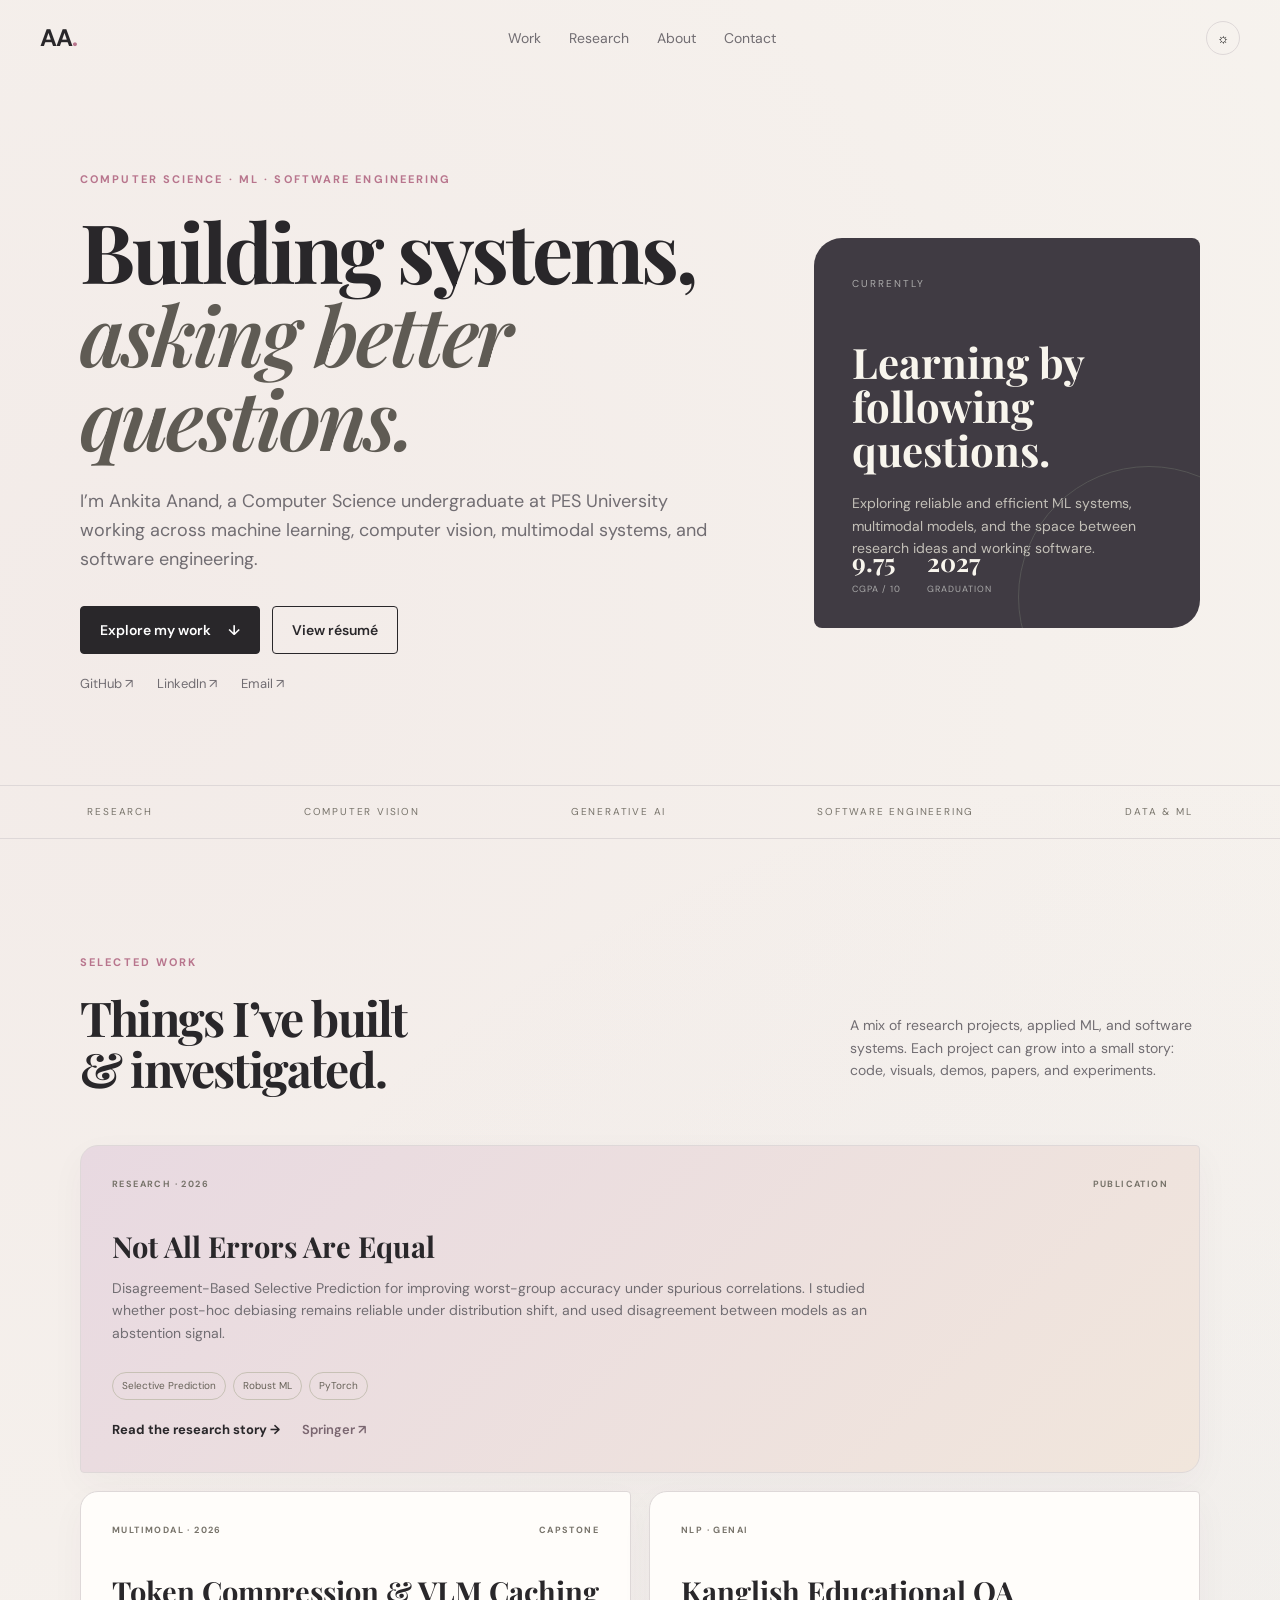
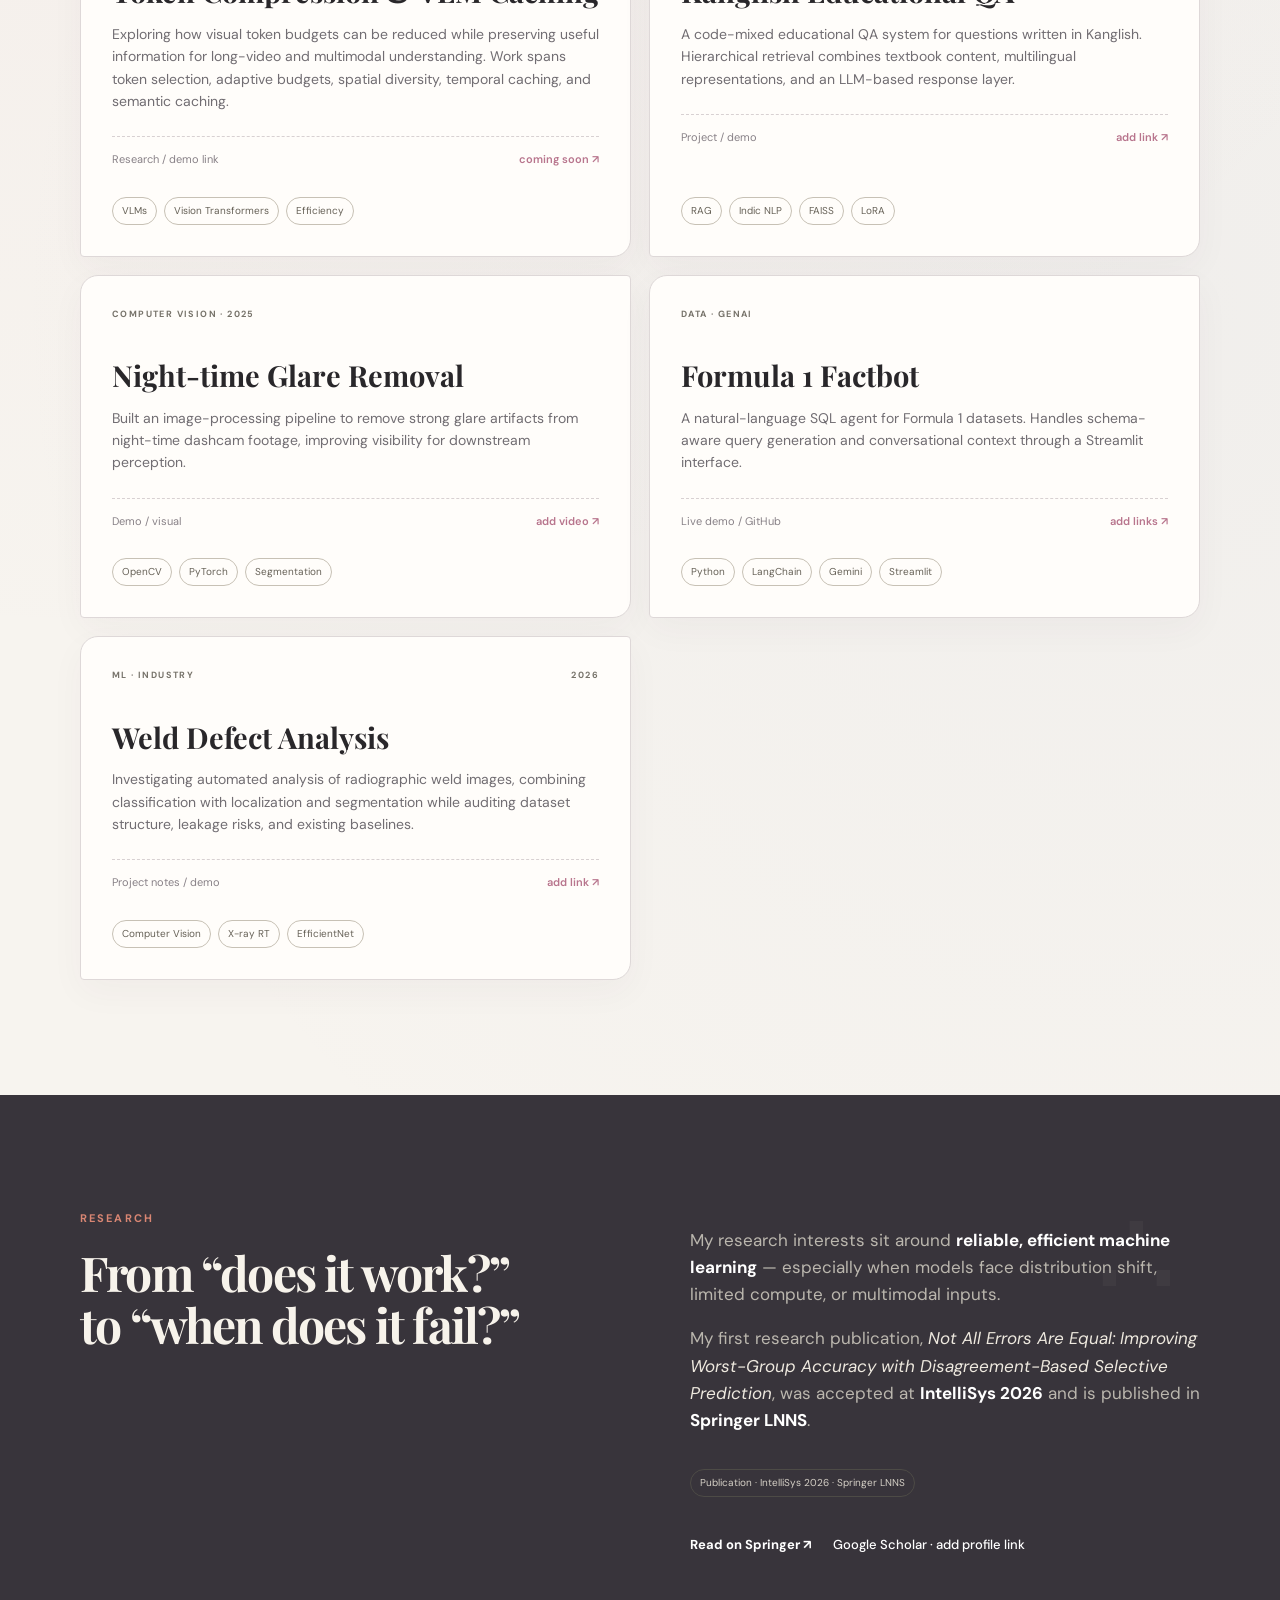
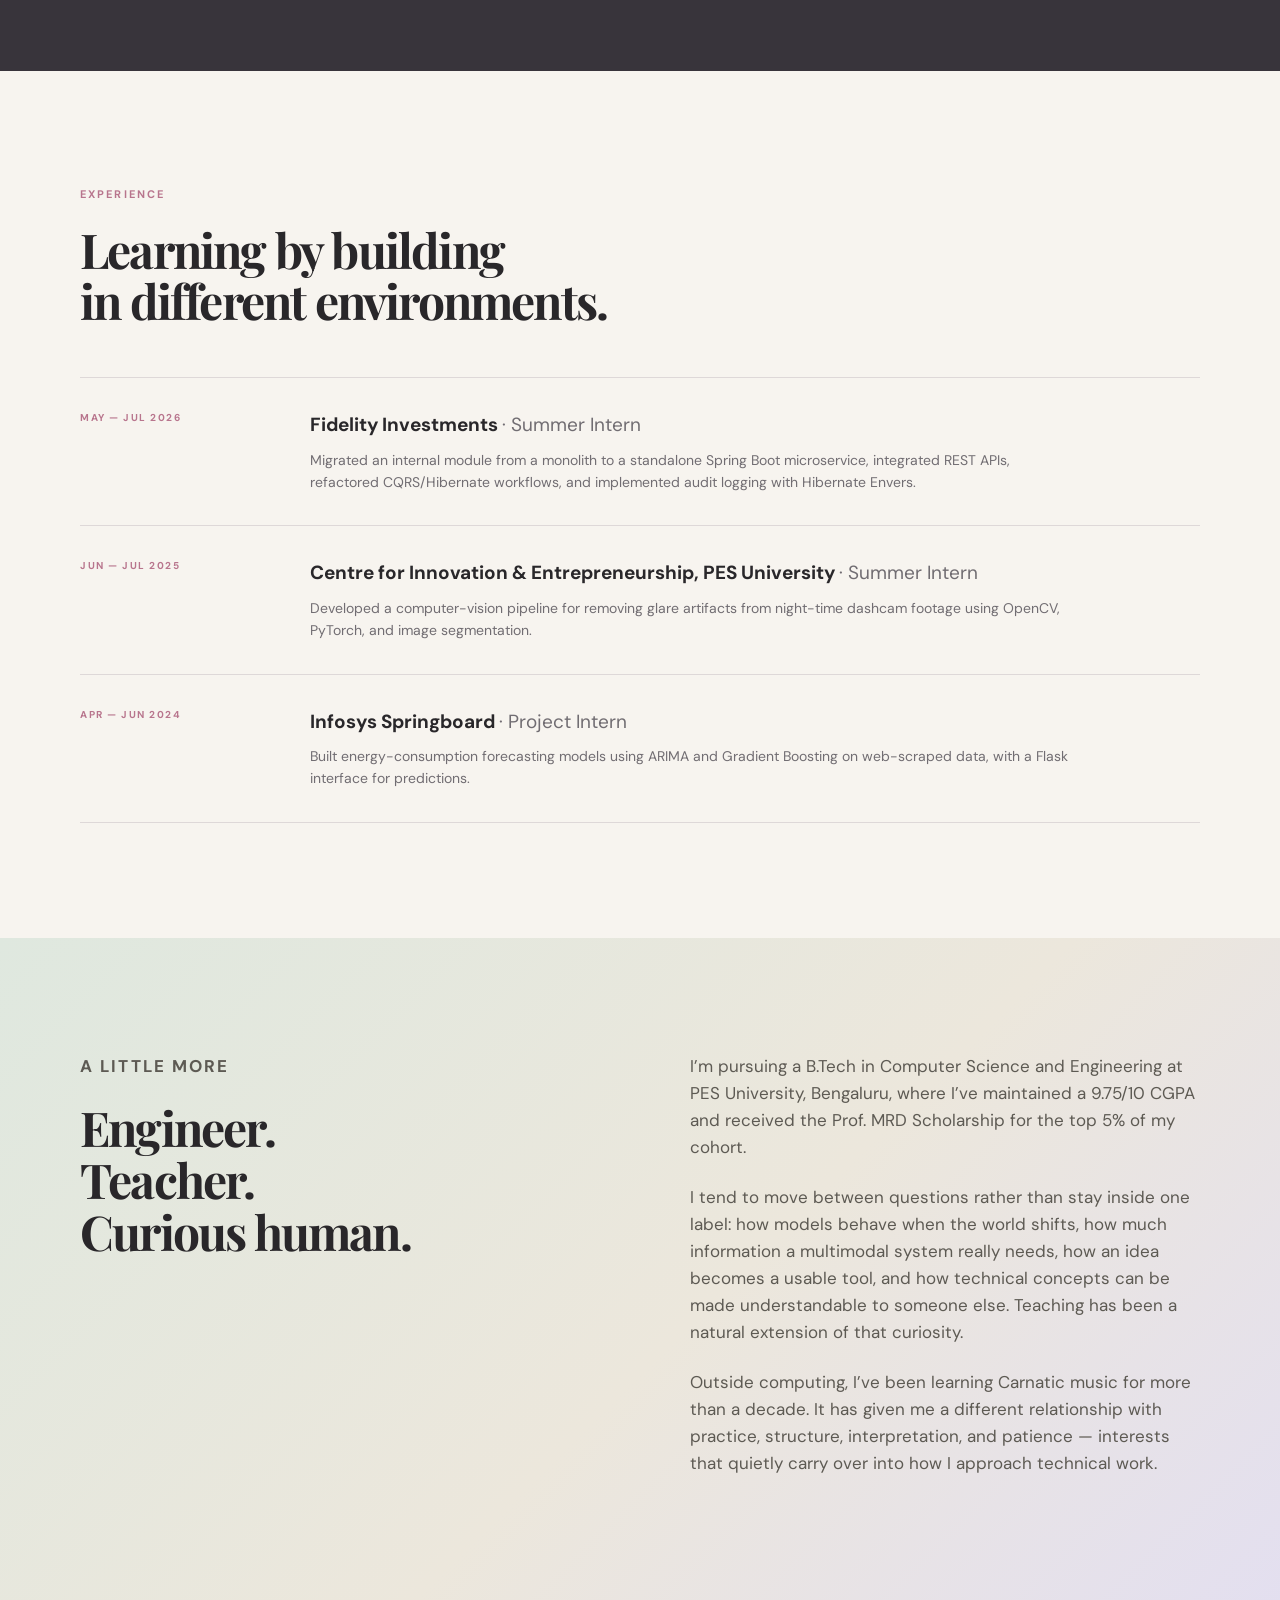
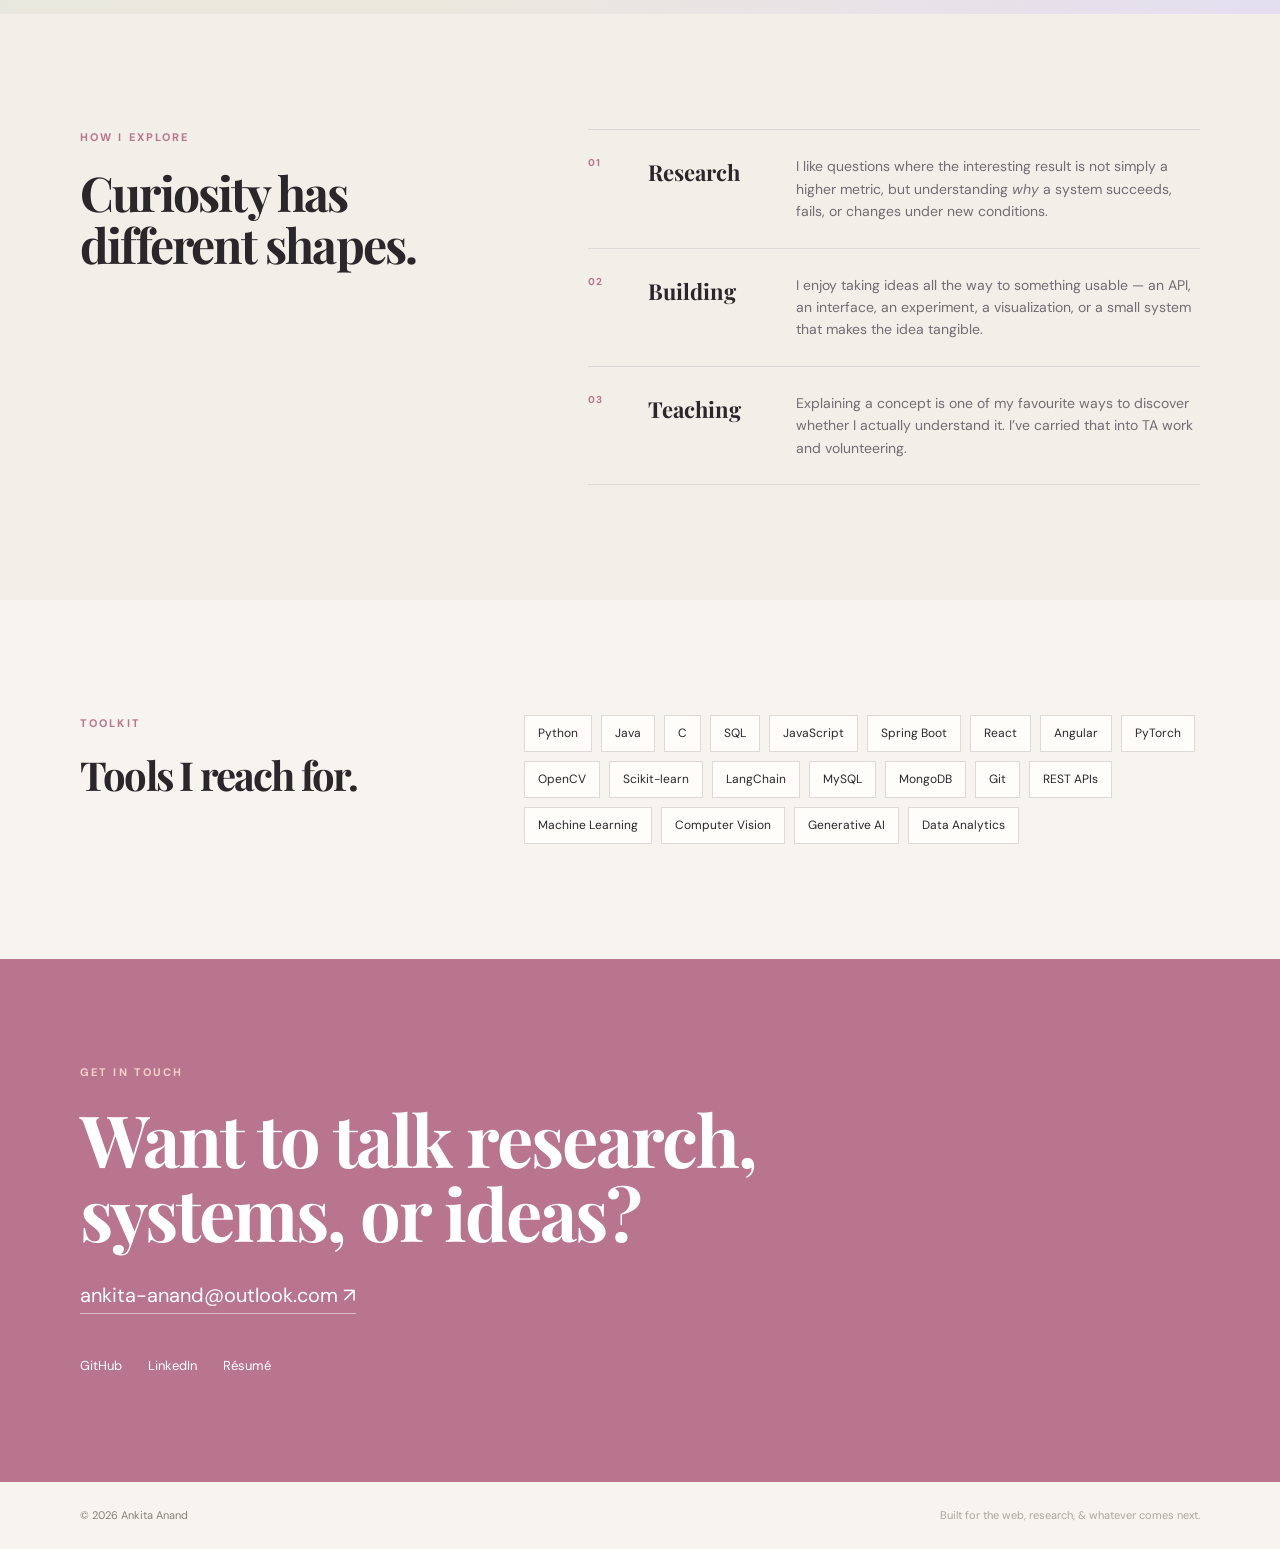
==== commit 1369703b: "Refinements" ====
--- a/index.html
+++ b/index.html
@@ -38,29 +38,35 @@
       <div class="hero-card">
         <div class="orbit"><span></span><span></span><span></span></div>
         <p class="card-label">CURRENTLY</p>
-        <h2>Final-year<br>CS student.</h2>
-        <p>Researching reliable and efficient ML systems while building production-oriented software.</p>
-        <div class="stats"><div><strong>9.75</strong><small>CGPA / 10</small></div><div><strong>2027</strong><small>Graduation</small></div><div><strong>500+</strong><small>Students taught</small></div></div>
+        <h2>Learning by<br>following questions.</h2>
+        <p>Exploring reliable and efficient ML systems, multimodal models, and the space between research ideas and working software.</p>
+        <div class="stats"><div><strong>9.75</strong><small>CGPA / 10</small></div><div><strong>2027</strong><small>Graduation</small></div></div>
       </div>
     </section>
 
     <section class="ticker"><div>RESEARCH</div><div>COMPUTER VISION</div><div>GENERATIVE AI</div><div>SOFTWARE ENGINEERING</div><div>DATA & ML</div></section>
 
     <section id="work" class="section container">
-      <div class="section-head"><div><p class="eyebrow">Selected work</p><h2>Things I’ve built<br>& investigated.</h2></div><p class="section-note">A mix of research projects, applied ML, and software systems. More experiments live on GitHub.</p></div>
+      <div class="section-head"><div><p class="eyebrow">Selected work</p><h2>Things I’ve built<br>& investigated.</h2></div><p class="section-note">A mix of research projects, applied ML, and software systems. Each project can grow into a small story: code, visuals, demos, papers, and experiments.</p></div>
       <div class="project-grid">
-        <article class="project featured"><div class="project-meta"><span>RESEARCH · 2026</span><span>PUBLICATION</span></div><h3>Not All Errors Are Equal</h3><p>Disagreement-Based Selective Prediction for improving worst-group accuracy under spurious correlations. I studied whether post-hoc debiasing remains reliable under distribution shift, and used disagreement between models as an abstention signal.</p><div class="tags"><span>Selective Prediction</span><span>Robust ML</span><span>PyTorch</span></div><a class="project-link" href="#research">Read the research story →</a></article>
-        <article class="project"><div class="project-meta"><span>MULTIMODAL · 2026</span><span>CAPSTONE</span></div><h3>Token Compression & VLM Caching</h3><p>Exploring how visual token budgets can be reduced while preserving useful information for long-video and multimodal understanding. Work spans token selection, adaptive budgets, spatial diversity, temporal caching, and semantic caching.</p><div class="tags"><span>VLMs</span><span>Vision Transformers</span><span>Efficiency</span></div></article>
-        <article class="project"><div class="project-meta"><span>NLP · GENAI</span></div><h3>Kanglish Educational QA</h3><p>A code-mixed educational QA system for questions written in Kanglish. Hierarchical retrieval combines textbook content, multilingual representations, and an LLM-based response layer.</p><div class="tags"><span>RAG</span><span>Indic NLP</span><span>FAISS</span><span>LoRA</span></div></article>
-        <article class="project"><div class="project-meta"><span>COMPUTER VISION · 2025</span></div><h3>Night-time Glare Removal</h3><p>Built an image-processing pipeline to remove strong glare artifacts from night-time dashcam footage, improving visibility for downstream perception.</p><div class="tags"><span>OpenCV</span><span>PyTorch</span><span>Segmentation</span></div></article>
-        <article class="project"><div class="project-meta"><span>DATA · GENAI</span></div><h3>Formula 1 Factbot</h3><p>A natural-language SQL agent for Formula 1 datasets. Handles schema-aware query generation and conversational context through a Streamlit interface.</p><div class="tags"><span>Python</span><span>LangChain</span><span>Gemini</span><span>Streamlit</span></div></article>
-        <article class="project"><div class="project-meta"><span>ML · INDUSTRY</span><span>2026</span></div><h3>Weld Defect Analysis</h3><p>Investigating automated analysis of radiographic weld images, combining classification with localization and segmentation while auditing dataset structure, leakage risks, and existing baselines.</p><div class="tags"><span>Computer Vision</span><span>X-ray RT</span><span>EfficientNet</span></div></article>
+        <article class="project featured"><div class="project-meta"><span>RESEARCH · 2026</span><span>PUBLICATION</span></div><h3>Not All Errors Are Equal</h3><p>Disagreement-Based Selective Prediction for improving worst-group accuracy under spurious correlations. I studied whether post-hoc debiasing remains reliable under distribution shift, and used disagreement between models as an abstention signal.</p><div class="tags"><span>Selective Prediction</span><span>Robust ML</span><span>PyTorch</span></div><div class="project-actions">
+<a class="project-link" href="#research">Read the research story →</a>
+<a class="project-link quiet" href="https://link.springer.com/chapter/10.1007/978-3-032-35078-7_2" target="_blank">Springer ↗</a>
+</div></article>
+        <article class="project"><div class="project-meta"><span>MULTIMODAL · 2026</span><span>CAPSTONE</span></div><h3>Token Compression & VLM Caching</h3><p>Exploring how visual token budgets can be reduced while preserving useful information for long-video and multimodal understanding. Work spans token selection, adaptive budgets, spatial diversity, temporal caching, and semantic caching.</p><div class="media-row"><span>Research / demo link</span><a href="#" class="placeholder-link" onclick="return false;">coming soon ↗</a></div><div class="tags"><span>VLMs</span><span>Vision Transformers</span><span>Efficiency</span></div></article>
+        <article class="project"><div class="project-meta"><span>NLP · GENAI</span></div><h3>Kanglish Educational QA</h3><p>A code-mixed educational QA system for questions written in Kanglish. Hierarchical retrieval combines textbook content, multilingual representations, and an LLM-based response layer.</p><div class="media-row"><span>Project / demo</span><a href="#" class="placeholder-link" onclick="return false;">add link ↗</a></div><div class="tags"><span>RAG</span><span>Indic NLP</span><span>FAISS</span><span>LoRA</span></div></article>
+        <article class="project"><div class="project-meta"><span>COMPUTER VISION · 2025</span></div><h3>Night-time Glare Removal</h3><p>Built an image-processing pipeline to remove strong glare artifacts from night-time dashcam footage, improving visibility for downstream perception.</p><div class="media-row"><span>Demo / visual</span><a href="#" class="placeholder-link" onclick="return false;">add video ↗</a></div><div class="tags"><span>OpenCV</span><span>PyTorch</span><span>Segmentation</span></div></article>
+        <article class="project"><div class="project-meta"><span>DATA · GENAI</span></div><h3>Formula 1 Factbot</h3><p>A natural-language SQL agent for Formula 1 datasets. Handles schema-aware query generation and conversational context through a Streamlit interface.</p><div class="media-row"><span>Live demo / GitHub</span><a href="#" class="placeholder-link" onclick="return false;">add links ↗</a></div><div class="tags"><span>Python</span><span>LangChain</span><span>Gemini</span><span>Streamlit</span></div></article>
+        <article class="project"><div class="project-meta"><span>ML · INDUSTRY</span><span>2026</span></div><h3>Weld Defect Analysis</h3><p>Investigating automated analysis of radiographic weld images, combining classification with localization and segmentation while auditing dataset structure, leakage risks, and existing baselines.</p><div class="media-row"><span>Project notes / demo</span><a href="#" class="placeholder-link" onclick="return false;">add link ↗</a></div><div class="tags"><span>Computer Vision</span><span>X-ray RT</span><span>EfficientNet</span></div></article>
       </div>
     </section>
 
     <section id="research" class="section research-section"><div class="container research-layout">
       <div><p class="eyebrow">Research</p><h2>From “does it work?”<br>to “when does it fail?”</h2></div>
-      <div class="research-copy"><p>My research interests sit around <strong>reliable, efficient machine learning</strong> — especially when models face distribution shift, limited compute, or multimodal inputs.</p><p>My first research publication, <em>Not All Errors Are Equal: Improving Worst-Group Accuracy with Disagreement-Based Selective Prediction</em>, was accepted at <strong>IntelliSys 2026</strong> and is forthcoming in Springer LNNS.</p><div class="research-pill">Publication · IntelliSys 2026 · Springer LNNS</div><a class="text-link" href="https://scholar.google.com/" target="_blank">Google Scholar ↗</a></div>
+      <div class="research-copy"><p>My research interests sit around <strong>reliable, efficient machine learning</strong> — especially when models face distribution shift, limited compute, or multimodal inputs.</p><p>My first research publication, <em>Not All Errors Are Equal: Improving Worst-Group Accuracy with Disagreement-Based Selective Prediction</em>, was accepted at <strong>IntelliSys 2026</strong> and is published in <strong>Springer LNNS</strong>.</p><div class="research-pill">Publication · IntelliSys 2026 · Springer LNNS</div><div class="research-links">
+<a class="text-link" href="https://link.springer.com/chapter/10.1007/978-3-032-35078-7_2" target="_blank">Read on Springer ↗</a>
+<span class="text-link muted-link">Google Scholar · add profile link</span>
+</div></div>
     </div></section>
 
     <section class="section container timeline-section">
@@ -74,7 +80,16 @@
 
     <section id="about" class="section about-section"><div class="container about-grid">
       <div><p class="eyebrow">A little more</p><h2>Engineer.<br>Teacher.<br>Curious human.</h2></div>
-      <div><p>I’m pursuing a B.Tech in Computer Science and Engineering at PES University, Bengaluru. I’ve received the Prof. MRD Scholarship for being in the top 5% of my cohort and have worked as a Teaching Assistant for Microprocessors & Computer Architecture and Data Analytics.</p><p>Teaching is a part of how I learn: I’ve designed assignments and led hands-on sessions and labs for 500+ students, and I’ve volunteered as a tutor outside the university as well.</p><p>Outside computing, I’ve been learning Carnatic music for more than a decade. I’m especially interested in the intersection of technology, accessibility, and the things people create beyond screens.</p></div>
+      <div><p>I’m pursuing a B.Tech in Computer Science and Engineering at PES University, Bengaluru, where I’ve maintained a 9.75/10 CGPA and received the Prof. MRD Scholarship for the top 5% of my cohort.</p><p>I tend to move between questions rather than stay inside one label: how models behave when the world shifts, how much information a multimodal system really needs, how an idea becomes a usable tool, and how technical concepts can be made understandable to someone else. Teaching has been a natural extension of that curiosity.</p><p>Outside computing, I’ve been learning Carnatic music for more than a decade. It has given me a different relationship with practice, structure, interpretation, and patience — interests that quietly carry over into how I approach technical work.</p></div>
+    </div></section>
+
+    <section class="section curiosity-section"><div class="container curiosity-grid">
+      <div><p class="eyebrow">How I explore</p><h2>Curiosity has<br>different shapes.</h2></div>
+      <div class="curiosity-notes">
+        <div><span>01</span><h3>Research</h3><p>I like questions where the interesting result is not simply a higher metric, but understanding <em>why</em> a system succeeds, fails, or changes under new conditions.</p></div>
+        <div><span>02</span><h3>Building</h3><p>I enjoy taking ideas all the way to something usable — an API, an interface, an experiment, a visualization, or a small system that makes the idea tangible.</p></div>
+        <div><span>03</span><h3>Teaching</h3><p>Explaining a concept is one of my favourite ways to discover whether I actually understand it. I’ve carried that into TA work and volunteering.</p></div>
+      </div>
     </div></section>
 
     <section class="section skills container"><div class="skills-header"><p class="eyebrow">Toolkit</p><h2>Tools I reach for.</h2></div><div class="skill-cloud"><span>Python</span><span>Java</span><span>C</span><span>SQL</span><span>JavaScript</span><span>Spring Boot</span><span>React</span><span>Angular</span><span>PyTorch</span><span>OpenCV</span><span>Scikit-learn</span><span>LangChain</span><span>MySQL</span><span>MongoDB</span><span>Git</span><span>REST APIs</span><span>Machine Learning</span><span>Computer Vision</span><span>Generative AI</span><span>Data Analytics</span></div></section>
--- a/style.css
+++ b/style.css
@@ -1 +1,16 @@
-:root{--bg:#f5f3ee;--paper:#fbfaf7;--ink:#181817;--muted:#68665f;--line:#d9d5cb;--accent:#cf4b32;--accent2:#e9dfc9;--serif:'Playfair Display',Georgia,serif;--sans:'DM Sans',Arial,sans-serif}*{box-sizing:border-box}html{scroll-behavior:smooth}body{margin:0;background:var(--bg);color:var(--ink);font-family:var(--sans);line-height:1.6}a{color:inherit;text-decoration:none}.container{width:min(1120px,calc(100% - 44px));margin:auto}.nav{height:76px;display:flex;align-items:center;justify-content:space-between;width:min(1200px,calc(100% - 44px));margin:auto}.brand{font-weight:700;font-size:24px;letter-spacing:-1px}.brand span{color:var(--accent)}.nav-links{display:flex;gap:28px;font-size:14px;color:var(--muted)}.nav-links a:hover,.links a:hover,.contact-links a:hover{text-decoration:underline;text-underline-offset:4px}.theme{border:1px solid var(--line);background:transparent;border-radius:50%;width:34px;height:34px;cursor:pointer}.hero{min-height:650px;padding:95px 0 90px;display:grid;grid-template-columns:1.25fr .75fr;gap:90px;align-items:center}.eyebrow{font-size:11px;letter-spacing:2.1px;text-transform:uppercase;font-weight:700;color:var(--accent);margin:0 0 20px}.hero h1{font-family:var(--serif);font-size:clamp(52px,7vw,82px);line-height:1.02;letter-spacing:-3px;margin:0 0 28px}.hero h1 em{font-weight:600;color:#5f5b54}.lede{font-size:18px;color:var(--muted);max-width:650px}.hero-actions{display:flex;gap:12px;margin:32px 0 20px}.button{padding:12px 19px;border-radius:4px;font-size:14px;font-weight:600;border:1px solid var(--ink)}.primary{background:var(--ink);color:white}.secondary{background:transparent}.button span{margin-left:14px}.links{display:flex;gap:24px;font-size:13px;color:var(--muted)}.hero-card{background:var(--ink);color:#f8f5ed;padding:38px;min-height:390px;position:relative;overflow:hidden}.hero-card:after{content:"";position:absolute;inset:auto -80px -100px auto;width:260px;height:260px;border:1px solid #555;border-radius:50%}.card-label{font-size:10px;letter-spacing:2px;color:#aaa;margin:0 0 48px}.hero-card h2{font-family:var(--serif);font-size:42px;line-height:1.05;margin:0 0 20px}.hero-card p:not(.card-label){color:#c3c0b8;font-size:14px;max-width:310px}.stats{display:flex;gap:26px;position:absolute;bottom:32px}.stats strong{display:block;font-family:var(--serif);font-size:25px}.stats small{display:block;color:#aaa;font-size:9px;text-transform:uppercase;letter-spacing:1px}.ticker{border-top:1px solid var(--line);border-bottom:1px solid var(--line);display:flex;justify-content:space-around;gap:20px;padding:18px 22px;color:#77736a;font-size:10px;letter-spacing:1.8px}.section{padding:115px 0}.section-head{display:flex;justify-content:space-between;gap:60px;align-items:end;margin-bottom:50px}.section h2{font-family:var(--serif);font-size:48px;line-height:1.08;letter-spacing:-1.8px;margin:0}.section-note{max-width:350px;color:var(--muted);font-size:14px}.project-grid{display:grid;grid-template-columns:repeat(2,1fr);gap:18px}.project{background:var(--paper);padding:31px;border:1px solid var(--line);min-height:310px;display:flex;flex-direction:column}.project.featured{grid-column:span 2;min-height:300px;background:var(--accent2)}.project-meta{display:flex;justify-content:space-between;color:#77736a;font-size:9px;letter-spacing:1.4px;font-weight:700}.project h3{font-family:var(--serif);font-size:29px;line-height:1.15;margin:38px 0 14px}.project p{font-size:14px;color:var(--muted);max-width:800px;margin:0}.tags{display:flex;gap:7px;flex-wrap:wrap;margin-top:auto;padding-top:28px}.tags span,.research-pill{font-size:10px;border:1px solid #c7c1b5;padding:5px 9px;border-radius:100px;color:#666157}.project-link,.text-link{display:inline-block;margin-top:20px;font-size:13px;font-weight:700}.research-section{background:var(--ink);color:#f7f3eb}.research-section .eyebrow{color:#d98673}.research-layout{display:grid;grid-template-columns:1fr 1fr;gap:100px}.research-copy{max-width:520px;color:#bbb7ae}.research-copy p{font-size:17px}.research-copy strong{color:white}.research-copy em{color:#eee9df}.research-pill{display:inline-block;color:#d6d1c7;border-color:#4d4b46;margin:18px 0}.research-copy .text-link{color:white}.timeline{border-top:1px solid var(--line)}.timeline-item{display:grid;grid-template-columns:180px 1fr;gap:50px;padding:32px 0;border-bottom:1px solid var(--line)}.date{font-size:10px;letter-spacing:1.5px;color:var(--accent);font-weight:700}.timeline h3{font-size:19px;margin:0 0 8px}.timeline h3 span{font-weight:400;color:var(--muted)}.timeline p{font-size:14px;color:var(--muted);max-width:760px;margin:0}.about-section{background:#e8e3d8}.about-grid{display:grid;grid-template-columns:1fr 1fr;gap:100px}.about-grid p{font-size:17px;color:#5d5a53;margin-top:0;margin-bottom:22px}.skills{display:grid;grid-template-columns:.7fr 1.3fr;gap:80px}.skills h2{font-size:40px}.skill-cloud{display:flex;flex-wrap:wrap;align-content:start;gap:9px}.skill-cloud span{border:1px solid var(--line);padding:8px 13px;background:var(--paper);font-size:12px}.contact{background:var(--accent);color:white;padding:105px 0}.contact .eyebrow{color:#f6d2ca}.contact h2{font-family:var(--serif);font-size:clamp(46px,6vw,72px);line-height:1.02;letter-spacing:-2px;margin:0 0 30px}.email{font-size:20px;border-bottom:1px solid rgba(255,255,255,.5);padding-bottom:5px}.contact-links{display:flex;gap:26px;margin-top:45px;font-size:13px}.footer{display:flex;justify-content:space-between;padding:25px 0;font-size:11px;color:#858178}.footer span:last-child{color:#aaa69e}@media(max-width:800px){.nav-links{display:none}.hero{grid-template-columns:1fr;gap:50px;padding:65px 0}.hero-card{min-height:330px}.hero h1{font-size:55px}.ticker{overflow:hidden;justify-content:flex-start;white-space:nowrap}.ticker div{flex:0 0 auto}.section{padding:75px 0}.section-head,.research-layout,.about-grid,.skills{grid-template-columns:1fr;display:grid;gap:30px}.project-grid{grid-template-columns:1fr}.project.featured{grid-column:span 1}.timeline-item{grid-template-columns:1fr;gap:8px}.footer{display:block}.footer span{display:block;margin:5px 0}}
+:root{--bg:#f7f4ef;--paper:#fffdfa;--ink:#29272a;--muted:#716d72;--line:#ded8d8;--accent:#b8758d;--accent2:#e8d9e1;--sage:#dfe8df;--butter:#eee5c9;--lavender:#e3dff0;--serif:'Playfair Display',Georgia,serif;--sans:'DM Sans',Arial,sans-serif}*{box-sizing:border-box}html{scroll-behavior:smooth}body{margin:0;background:var(--bg);color:var(--ink);font-family:var(--sans);line-height:1.6;background-image:radial-gradient(circle at 10% 10%,rgba(184,117,141,.07),transparent 28%),radial-gradient(circle at 90% 30%,rgba(164,174,201,.08),transparent 25%)}a{color:inherit;text-decoration:none}.container{width:min(1120px,calc(100% - 44px));margin:auto}.nav{height:76px;display:flex;align-items:center;justify-content:space-between;width:min(1200px,calc(100% - 44px));margin:auto}.brand{font-weight:700;font-size:24px;letter-spacing:-1px}.brand span{color:var(--accent)}.nav-links{display:flex;gap:28px;font-size:14px;color:var(--muted)}.nav-links a:hover,.links a:hover,.contact-links a:hover{text-decoration:underline;text-underline-offset:4px}.theme{border:1px solid var(--line);background:transparent;border-radius:50%;width:34px;height:34px;cursor:pointer}.hero{min-height:650px;padding:95px 0 90px;display:grid;grid-template-columns:1.25fr .75fr;gap:90px;align-items:center}.eyebrow{font-size:11px;letter-spacing:2.1px;text-transform:uppercase;font-weight:700;color:var(--accent);margin:0 0 20px}.hero h1{font-family:var(--serif);font-size:clamp(52px,7vw,82px);line-height:1.02;letter-spacing:-3px;margin:0 0 28px}.hero h1 em{font-weight:600;color:#5f5b54}.lede{font-size:18px;color:var(--muted);max-width:650px}.hero-actions{display:flex;gap:12px;margin:32px 0 20px}.button{padding:12px 19px;border-radius:4px;font-size:14px;font-weight:600;border:1px solid var(--ink)}.primary{background:var(--ink);color:white}.secondary{background:transparent}.button span{margin-left:14px}.links{display:flex;gap:24px;font-size:13px;color:var(--muted)}.hero-card{background:#403b43;color:#f8f5ed;border-radius:28px 8px 28px 8px;padding:38px;min-height:390px;position:relative;overflow:hidden}.hero-card:after{content:"";position:absolute;inset:auto -80px -100px auto;width:260px;height:260px;border:1px solid #555;border-radius:50%}.card-label{font-size:10px;letter-spacing:2px;color:#aaa;margin:0 0 48px}.hero-card h2{font-family:var(--serif);font-size:42px;line-height:1.05;margin:0 0 20px}.hero-card p:not(.card-label){color:#c3c0b8;font-size:14px;max-width:310px}.stats{display:flex;gap:26px;position:absolute;bottom:32px}.stats strong{display:block;font-family:var(--serif);font-size:25px}.stats small{display:block;color:#aaa;font-size:9px;text-transform:uppercase;letter-spacing:1px}.ticker{border-top:1px solid var(--line);border-bottom:1px solid var(--line);display:flex;justify-content:space-around;gap:20px;padding:18px 22px;color:#77736a;font-size:10px;letter-spacing:1.8px}.section{padding:115px 0}.section-head{display:flex;justify-content:space-between;gap:60px;align-items:end;margin-bottom:50px}.section h2{font-family:var(--serif);font-size:48px;line-height:1.08;letter-spacing:-1.8px;margin:0}.section-note{max-width:350px;color:var(--muted);font-size:14px}.project-grid{display:grid;grid-template-columns:repeat(2,1fr);gap:18px}.project{background:var(--paper);padding:31px;border:1px solid var(--line);border-radius:18px 4px 18px 4px;min-height:310px;box-shadow:0 12px 35px rgba(67,55,64,.04);display:flex;flex-direction:column}.project.featured{grid-column:span 2;min-height:300px;background:linear-gradient(135deg,var(--accent2),#f1e6dc)}.project-meta{display:flex;justify-content:space-between;color:#77736a;font-size:9px;letter-spacing:1.4px;font-weight:700}.project h3{font-family:var(--serif);font-size:29px;line-height:1.15;margin:38px 0 14px}.project p{font-size:14px;color:var(--muted);max-width:800px;margin:0}.tags{display:flex;gap:7px;flex-wrap:wrap;margin-top:auto;padding-top:28px}.tags span,.research-pill{font-size:10px;border:1px solid #c7c1b5;padding:5px 9px;border-radius:100px;color:#666157}.project-actions{display:flex;gap:22px;flex-wrap:wrap}
+.project-link,.text-link{display:inline-block;margin-top:20px;font-size:13px;font-weight:700}
+.project-link.quiet{color:#7a6670;font-weight:600}
+.media-row{display:flex;justify-content:space-between;align-items:center;gap:15px;margin-top:24px;padding-top:14px;border-top:1px dashed #d8d1d2;font-size:11px;color:#888187}
+.placeholder-link{font-weight:600;color:var(--accent)}
+.research-links{display:flex;gap:22px;flex-wrap:wrap}
+.muted-link{color:#9f9aa0;font-weight:500}.research-section{background:#38343b;color:#f7f3eb;position:relative;overflow:hidden}.research-section:after{content:'∴';position:absolute;right:8%;top:8%;font-family:var(--serif);font-size:130px;color:rgba(255,255,255,.035)}.research-section .eyebrow{color:#d98673}.research-layout{display:grid;grid-template-columns:1fr 1fr;gap:100px}.research-copy{max-width:520px;color:#bbb7ae}.research-copy p{font-size:17px}.research-copy strong{color:white}.research-copy em{color:#eee9df}.research-pill{display:inline-block;color:#d6d1c7;border-color:#4d4b46;margin:18px 0}.research-copy .text-link{color:white}.timeline{border-top:1px solid var(--line)}.timeline-item{display:grid;grid-template-columns:180px 1fr;gap:50px;padding:32px 0;border-bottom:1px solid var(--line)}.date{font-size:10px;letter-spacing:1.5px;color:var(--accent);font-weight:700}.timeline h3{font-size:19px;margin:0 0 8px}.timeline h3 span{font-weight:400;color:var(--muted)}.timeline p{font-size:14px;color:var(--muted);max-width:760px;margin:0}.about-section{background:linear-gradient(135deg,var(--sage),#ece7dc 55%,var(--lavender))}.about-grid{display:grid;grid-template-columns:1fr 1fr;gap:100px}.about-grid p{font-size:17px;color:#5d5a53;margin-top:0;margin-bottom:22px}.skills{display:grid;grid-template-columns:.7fr 1.3fr;gap:80px}.skills h2{font-size:40px}.skill-cloud{display:flex;flex-wrap:wrap;align-content:start;gap:9px}.skill-cloud span{border:1px solid var(--line);padding:8px 13px;background:var(--paper);font-size:12px}.contact{background:var(--accent);color:white;padding:105px 0}.contact .eyebrow{color:#f6d2ca}.contact h2{font-family:var(--serif);font-size:clamp(46px,6vw,72px);line-height:1.02;letter-spacing:-2px;margin:0 0 30px}.email{font-size:20px;border-bottom:1px solid rgba(255,255,255,.5);padding-bottom:5px}.contact-links{display:flex;gap:26px;margin-top:45px;font-size:13px}.footer{display:flex;justify-content:space-between;padding:25px 0;font-size:11px;color:#858178}.footer span:last-child{color:#aaa69e}@media(max-width:800px){.nav-links{display:none}.hero{grid-template-columns:1fr;gap:50px;padding:65px 0}.hero-card{min-height:330px}.hero h1{font-size:55px}.ticker{overflow:hidden;justify-content:flex-start;white-space:nowrap}.ticker div{flex:0 0 auto}.section{padding:75px 0}.section-head,.research-layout,.about-grid,.skills{grid-template-columns:1fr;display:grid;gap:30px}.project-grid{grid-template-columns:1fr}.project.featured{grid-column:span 1}.timeline-item{grid-template-columns:1fr;gap:8px}.footer{display:block}.footer span{display:block;margin:5px 0}}
+
+.curiosity-section{background:#f2eee8}
+.curiosity-grid{display:grid;grid-template-columns:.8fr 1.2fr;gap:100px}
+.curiosity-notes{display:grid;gap:0;border-top:1px solid var(--line)}
+.curiosity-notes>div{display:grid;grid-template-columns:42px 130px 1fr;gap:18px;padding:25px 0;border-bottom:1px solid var(--line);align-items:start}
+.curiosity-notes span{font-size:10px;color:var(--accent);letter-spacing:1px;font-weight:700}
+.curiosity-notes h3{font-family:var(--serif);font-size:22px;margin:0}
+.curiosity-notes p{margin:0;color:var(--muted);font-size:14px}
+@media(max-width:800px){.curiosity-grid{grid-template-columns:1fr;gap:30px}.curiosity-notes>div{grid-template-columns:35px 1fr}.curiosity-notes p{grid-column:2}}
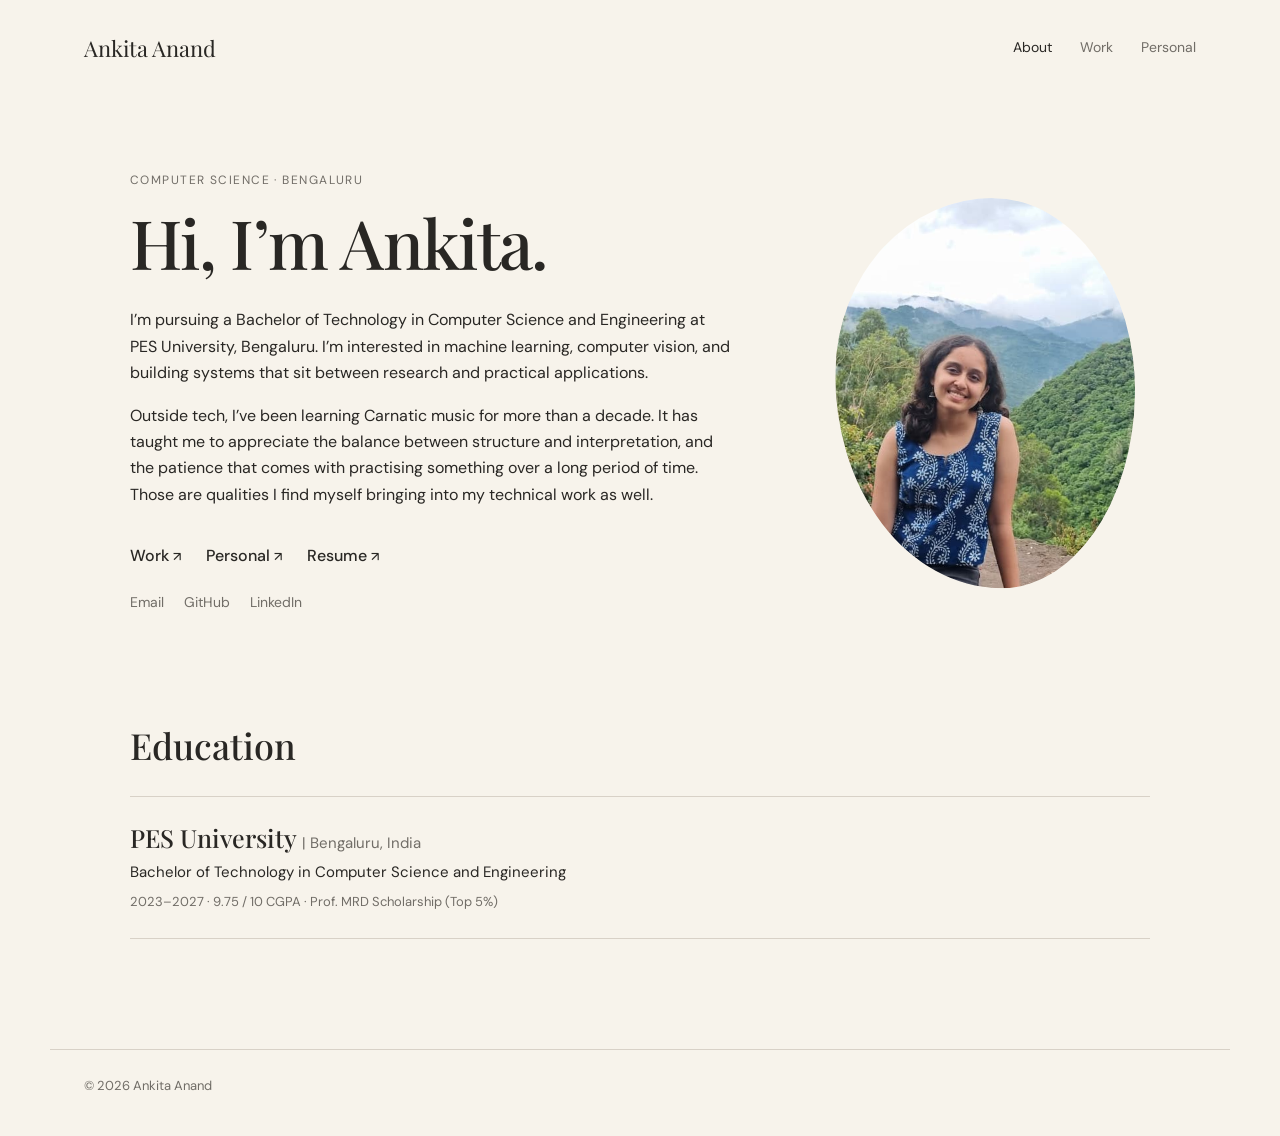
==== commit 667af467: "Added multiple pages" ====
--- a/index.html
+++ b/index.html
@@ -1,102 +1,180 @@
 <!doctype html>
 <html lang="en">
+
 <head>
-  <meta charset="utf-8" />
-  <meta name="viewport" content="width=device-width, initial-scale=1" />
-  <meta name="description" content="Ankita Anand — Computer Science undergraduate, researcher, and software engineer." />
-  <title>Ankita Anand — CS, ML & Research</title>
-  <link rel="preconnect" href="https://fonts.googleapis.com">
-  <link rel="preconnect" href="https://fonts.gstatic.com" crossorigin>
-  <link href="https://fonts.googleapis.com/css2?family=DM+Sans:wght@400;500;600;700&family=Playfair+Display:wght@600;700&display=swap" rel="stylesheet">
-  <link rel="stylesheet" href="style.css" />
+    <meta charset="utf-8">
+    <meta name="viewport" content="width=device-width, initial-scale=1">
+
+    <title>Ankita Anand</title>
+
+    <meta
+        name="description"
+        content="Ankita Anand — Computer Science undergraduate, researcher, engineer, teacher and musician."
+    >
+
+    <link rel="preconnect" href="https://fonts.googleapis.com">
+    <link rel="preconnect" href="https://fonts.gstatic.com" crossorigin>
+
+    <link
+        href="https://fonts.googleapis.com/css2?family=DM+Sans:wght@400;500;600&family=Playfair+Display:wght@500;600&display=swap"
+        rel="stylesheet"
+    >
+
+    <link rel="stylesheet" href="style.css">
 </head>
+
+
 <body>
-  <nav class="nav">
-    <a class="brand" href="#top">AA<span>.</span></a>
-    <div class="nav-links">
-      <a href="#work">Work</a><a href="#research">Research</a><a href="#about">About</a><a href="#contact">Contact</a>
-    </div>
-    <button class="theme" id="themeToggle" aria-label="Toggle theme">☼</button>
-  </nav>
 
-  <main id="top">
-    <section class="hero container">
-      <div class="hero-copy">
-        <p class="eyebrow">Computer Science · ML · Software Engineering</p>
-        <h1>Building systems,<br><em>asking better questions.</em></h1>
-        <p class="lede">I’m Ankita Anand, a Computer Science undergraduate at PES University working across machine learning, computer vision, multimodal systems, and software engineering.</p>
-        <div class="hero-actions">
-          <a class="button primary" href="#work">Explore my work <span>↓</span></a>
-          <a class="button secondary" href="./Ankita_Anand_Resume.pdf">View résumé</a>
-        </div>
-        <div class="links">
-          <a href="https://github.com/ankitaanand26" target="_blank">GitHub ↗</a>
-          <a href="https://linkedin.com/in/ankita-anand26" target="_blank">LinkedIn ↗</a>
-          <a href="mailto:ankita-anand@outlook.com">Email ↗</a>
-        </div>
-      </div>
-      <div class="hero-card">
-        <div class="orbit"><span></span><span></span><span></span></div>
-        <p class="card-label">CURRENTLY</p>
-        <h2>Learning by<br>following questions.</h2>
-        <p>Exploring reliable and efficient ML systems, multimodal models, and the space between research ideas and working software.</p>
-        <div class="stats"><div><strong>9.75</strong><small>CGPA / 10</small></div><div><strong>2027</strong><small>Graduation</small></div></div>
-      </div>
-    </section>
+    <header>
 
-    <section class="ticker"><div>RESEARCH</div><div>COMPUTER VISION</div><div>GENERATIVE AI</div><div>SOFTWARE ENGINEERING</div><div>DATA & ML</div></section>
+        <a class="brand" href="index.html">
+            Ankita Anand
+        </a>
 
-    <section id="work" class="section container">
-      <div class="section-head"><div><p class="eyebrow">Selected work</p><h2>Things I’ve built<br>& investigated.</h2></div><p class="section-note">A mix of research projects, applied ML, and software systems. Each project can grow into a small story: code, visuals, demos, papers, and experiments.</p></div>
-      <div class="project-grid">
-        <article class="project featured"><div class="project-meta"><span>RESEARCH · 2026</span><span>PUBLICATION</span></div><h3>Not All Errors Are Equal</h3><p>Disagreement-Based Selective Prediction for improving worst-group accuracy under spurious correlations. I studied whether post-hoc debiasing remains reliable under distribution shift, and used disagreement between models as an abstention signal.</p><div class="tags"><span>Selective Prediction</span><span>Robust ML</span><span>PyTorch</span></div><div class="project-actions">
-<a class="project-link" href="#research">Read the research story →</a>
-<a class="project-link quiet" href="https://link.springer.com/chapter/10.1007/978-3-032-35078-7_2" target="_blank">Springer ↗</a>
-</div></article>
-        <article class="project"><div class="project-meta"><span>MULTIMODAL · 2026</span><span>CAPSTONE</span></div><h3>Token Compression & VLM Caching</h3><p>Exploring how visual token budgets can be reduced while preserving useful information for long-video and multimodal understanding. Work spans token selection, adaptive budgets, spatial diversity, temporal caching, and semantic caching.</p><div class="media-row"><span>Research / demo link</span><a href="#" class="placeholder-link" onclick="return false;">coming soon ↗</a></div><div class="tags"><span>VLMs</span><span>Vision Transformers</span><span>Efficiency</span></div></article>
-        <article class="project"><div class="project-meta"><span>NLP · GENAI</span></div><h3>Kanglish Educational QA</h3><p>A code-mixed educational QA system for questions written in Kanglish. Hierarchical retrieval combines textbook content, multilingual representations, and an LLM-based response layer.</p><div class="media-row"><span>Project / demo</span><a href="#" class="placeholder-link" onclick="return false;">add link ↗</a></div><div class="tags"><span>RAG</span><span>Indic NLP</span><span>FAISS</span><span>LoRA</span></div></article>
-        <article class="project"><div class="project-meta"><span>COMPUTER VISION · 2025</span></div><h3>Night-time Glare Removal</h3><p>Built an image-processing pipeline to remove strong glare artifacts from night-time dashcam footage, improving visibility for downstream perception.</p><div class="media-row"><span>Demo / visual</span><a href="#" class="placeholder-link" onclick="return false;">add video ↗</a></div><div class="tags"><span>OpenCV</span><span>PyTorch</span><span>Segmentation</span></div></article>
-        <article class="project"><div class="project-meta"><span>DATA · GENAI</span></div><h3>Formula 1 Factbot</h3><p>A natural-language SQL agent for Formula 1 datasets. Handles schema-aware query generation and conversational context through a Streamlit interface.</p><div class="media-row"><span>Live demo / GitHub</span><a href="#" class="placeholder-link" onclick="return false;">add links ↗</a></div><div class="tags"><span>Python</span><span>LangChain</span><span>Gemini</span><span>Streamlit</span></div></article>
-        <article class="project"><div class="project-meta"><span>ML · INDUSTRY</span><span>2026</span></div><h3>Weld Defect Analysis</h3><p>Investigating automated analysis of radiographic weld images, combining classification with localization and segmentation while auditing dataset structure, leakage risks, and existing baselines.</p><div class="media-row"><span>Project notes / demo</span><a href="#" class="placeholder-link" onclick="return false;">add link ↗</a></div><div class="tags"><span>Computer Vision</span><span>X-ray RT</span><span>EfficientNet</span></div></article>
-      </div>
-    </section>
+        <nav>
+            <a class="active" href="index.html">
+                About
+            </a>
 
-    <section id="research" class="section research-section"><div class="container research-layout">
-      <div><p class="eyebrow">Research</p><h2>From “does it work?”<br>to “when does it fail?”</h2></div>
-      <div class="research-copy"><p>My research interests sit around <strong>reliable, efficient machine learning</strong> — especially when models face distribution shift, limited compute, or multimodal inputs.</p><p>My first research publication, <em>Not All Errors Are Equal: Improving Worst-Group Accuracy with Disagreement-Based Selective Prediction</em>, was accepted at <strong>IntelliSys 2026</strong> and is published in <strong>Springer LNNS</strong>.</p><div class="research-pill">Publication · IntelliSys 2026 · Springer LNNS</div><div class="research-links">
-<a class="text-link" href="https://link.springer.com/chapter/10.1007/978-3-032-35078-7_2" target="_blank">Read on Springer ↗</a>
-<span class="text-link muted-link">Google Scholar · add profile link</span>
-</div></div>
-    </div></section>
+            <a href="projects.html">
+                Work
+            </a>
 
-    <section class="section container timeline-section">
-      <div class="section-head"><div><p class="eyebrow">Experience</p><h2>Learning by building<br>in different environments.</h2></div></div>
-      <div class="timeline">
-        <div class="timeline-item"><div class="date">MAY — JUL 2026</div><div><h3>Fidelity Investments <span>· Summer Intern</span></h3><p>Migrated an internal module from a monolith to a standalone Spring Boot microservice, integrated REST APIs, refactored CQRS/Hibernate workflows, and implemented audit logging with Hibernate Envers.</p></div></div>
-        <div class="timeline-item"><div class="date">JUN — JUL 2025</div><div><h3>Centre for Innovation & Entrepreneurship, PES University <span>· Summer Intern</span></h3><p>Developed a computer-vision pipeline for removing glare artifacts from night-time dashcam footage using OpenCV, PyTorch, and image segmentation.</p></div></div>
-        <div class="timeline-item"><div class="date">APR — JUN 2024</div><div><h3>Infosys Springboard <span>· Project Intern</span></h3><p>Built energy-consumption forecasting models using ARIMA and Gradient Boosting on web-scraped data, with a Flask interface for predictions.</p></div></div>
-      </div>
-    </section>
+            <a href="other.html">
+                Personal
+            </a>
+        </nav>
 
-    <section id="about" class="section about-section"><div class="container about-grid">
-      <div><p class="eyebrow">A little more</p><h2>Engineer.<br>Teacher.<br>Curious human.</h2></div>
-      <div><p>I’m pursuing a B.Tech in Computer Science and Engineering at PES University, Bengaluru, where I’ve maintained a 9.75/10 CGPA and received the Prof. MRD Scholarship for the top 5% of my cohort.</p><p>I tend to move between questions rather than stay inside one label: how models behave when the world shifts, how much information a multimodal system really needs, how an idea becomes a usable tool, and how technical concepts can be made understandable to someone else. Teaching has been a natural extension of that curiosity.</p><p>Outside computing, I’ve been learning Carnatic music for more than a decade. It has given me a different relationship with practice, structure, interpretation, and patience — interests that quietly carry over into how I approach technical work.</p></div>
-    </div></section>
+    </header>
 
-    <section class="section curiosity-section"><div class="container curiosity-grid">
-      <div><p class="eyebrow">How I explore</p><h2>Curiosity has<br>different shapes.</h2></div>
-      <div class="curiosity-notes">
-        <div><span>01</span><h3>Research</h3><p>I like questions where the interesting result is not simply a higher metric, but understanding <em>why</em> a system succeeds, fails, or changes under new conditions.</p></div>
-        <div><span>02</span><h3>Building</h3><p>I enjoy taking ideas all the way to something usable — an API, an interface, an experiment, a visualization, or a small system that makes the idea tangible.</p></div>
-        <div><span>03</span><h3>Teaching</h3><p>Explaining a concept is one of my favourite ways to discover whether I actually understand it. I’ve carried that into TA work and volunteering.</p></div>
-      </div>
-    </div></section>
 
-    <section class="section skills container"><div class="skills-header"><p class="eyebrow">Toolkit</p><h2>Tools I reach for.</h2></div><div class="skill-cloud"><span>Python</span><span>Java</span><span>C</span><span>SQL</span><span>JavaScript</span><span>Spring Boot</span><span>React</span><span>Angular</span><span>PyTorch</span><span>OpenCV</span><span>Scikit-learn</span><span>LangChain</span><span>MySQL</span><span>MongoDB</span><span>Git</span><span>REST APIs</span><span>Machine Learning</span><span>Computer Vision</span><span>Generative AI</span><span>Data Analytics</span></div></section>
+    <main class="intro">
 
-    <section id="contact" class="contact"><div class="container contact-inner"><p class="eyebrow">Get in touch</p><h2>Want to talk research,<br>systems, or ideas?</h2><a class="email" href="mailto:ankita-anand@outlook.com">ankita-anand@outlook.com ↗</a><div class="contact-links"><a href="https://github.com/ankitaanand26" target="_blank">GitHub</a><a href="https://linkedin.com/in/ankita-anand26" target="_blank">LinkedIn</a><a href="./Ankita_Anand_Resume.pdf">Résumé</a></div></div></section>
-  </main>
-  <footer class="container footer"><span>© 2026 Ankita Anand</span><span>Built for the web, research, & whatever comes next.</span></footer>
-  <script src="script.js"></script>
+        <section class="hero">
+
+            <div class="hero-copy">
+
+                <p class="eyebrow">
+                    Computer Science · Bengaluru
+                </p>
+
+                <h1>
+                    Hi, I’m Ankita.
+                </h1>
+
+                <p>
+                    I’m pursuing a Bachelor of Technology in Computer Science
+                    and Engineering at PES University, Bengaluru. I’m interested
+                    in machine learning, computer vision, and building systems
+                    that sit between research and practical applications.
+                </p>
+
+                <p>
+                    Outside tech, I’ve been learning Carnatic music for more than a decade.
+                    It has taught me to appreciate the balance between structure and interpretation, and the patience that comes with practising something over a long period of time.
+                    Those are qualities I find myself bringing into my technical work as well.
+                </p>
+
+
+                <div class="links">
+
+                    <a href="projects.html">
+                        Work <span>↗</span>
+                    </a>
+
+                    <a href="other.html">
+                        Personal <span>↗</span>
+                    </a>
+
+                    <a href="assets/Ankita_Anand_Resume.pdf" target="_blank">
+                        Resume <span>↗</span>
+                    </a>
+
+                </div>
+
+
+                <div class="contact">
+
+                    <a href="mailto:ankita-anand@outlook.com">
+                        Email
+                    </a>
+
+                    <a
+                        href="https://github.com/ankitaanand26"
+                        target="_blank"
+                        rel="noopener noreferrer"
+                    >
+                        GitHub
+                    </a>
+
+                    <a
+                        href="https://www.linkedin.com/in/ankita-anand26"
+                        target="_blank"
+                        rel="noopener noreferrer"
+                    >
+                        LinkedIn
+                    </a>
+
+                </div>
+
+            </div>
+
+
+            <div class="portrait">
+
+                <img
+                    src="assets/ankita.jpeg"
+                    alt="Ankita Anand"
+                >
+
+            </div>
+
+        </section>
+
+
+        <!-- Education -->
+
+        <section class="about-section">
+
+            <h2>
+                Education
+            </h2>
+
+            <div class="education-list">
+
+                <div class="education-item">
+
+                    <h2>
+                        PES University
+                        <span>| Bengaluru, India</span>
+                    </h2>
+
+                    <p class="education-degree">
+                        Bachelor of Technology in Computer Science and Engineering
+                    </p>
+
+                    <p class="education-details">
+                        2023–2027 · 9.75 / 10 CGPA · Prof. MRD Scholarship (Top 5%)
+                    </p>
+
+                </div>
+
+            </div>
+
+        </section>
+
+    </main>
+
+
+    <footer>
+
+        <span>
+            © 2026 Ankita Anand
+        </span>
+
+    </footer>
+
 </body>
+
 </html>
--- a/style.css
+++ b/style.css
@@ -1,16 +1,741 @@
-:root{--bg:#f7f4ef;--paper:#fffdfa;--ink:#29272a;--muted:#716d72;--line:#ded8d8;--accent:#b8758d;--accent2:#e8d9e1;--sage:#dfe8df;--butter:#eee5c9;--lavender:#e3dff0;--serif:'Playfair Display',Georgia,serif;--sans:'DM Sans',Arial,sans-serif}*{box-sizing:border-box}html{scroll-behavior:smooth}body{margin:0;background:var(--bg);color:var(--ink);font-family:var(--sans);line-height:1.6;background-image:radial-gradient(circle at 10% 10%,rgba(184,117,141,.07),transparent 28%),radial-gradient(circle at 90% 30%,rgba(164,174,201,.08),transparent 25%)}a{color:inherit;text-decoration:none}.container{width:min(1120px,calc(100% - 44px));margin:auto}.nav{height:76px;display:flex;align-items:center;justify-content:space-between;width:min(1200px,calc(100% - 44px));margin:auto}.brand{font-weight:700;font-size:24px;letter-spacing:-1px}.brand span{color:var(--accent)}.nav-links{display:flex;gap:28px;font-size:14px;color:var(--muted)}.nav-links a:hover,.links a:hover,.contact-links a:hover{text-decoration:underline;text-underline-offset:4px}.theme{border:1px solid var(--line);background:transparent;border-radius:50%;width:34px;height:34px;cursor:pointer}.hero{min-height:650px;padding:95px 0 90px;display:grid;grid-template-columns:1.25fr .75fr;gap:90px;align-items:center}.eyebrow{font-size:11px;letter-spacing:2.1px;text-transform:uppercase;font-weight:700;color:var(--accent);margin:0 0 20px}.hero h1{font-family:var(--serif);font-size:clamp(52px,7vw,82px);line-height:1.02;letter-spacing:-3px;margin:0 0 28px}.hero h1 em{font-weight:600;color:#5f5b54}.lede{font-size:18px;color:var(--muted);max-width:650px}.hero-actions{display:flex;gap:12px;margin:32px 0 20px}.button{padding:12px 19px;border-radius:4px;font-size:14px;font-weight:600;border:1px solid var(--ink)}.primary{background:var(--ink);color:white}.secondary{background:transparent}.button span{margin-left:14px}.links{display:flex;gap:24px;font-size:13px;color:var(--muted)}.hero-card{background:#403b43;color:#f8f5ed;border-radius:28px 8px 28px 8px;padding:38px;min-height:390px;position:relative;overflow:hidden}.hero-card:after{content:"";position:absolute;inset:auto -80px -100px auto;width:260px;height:260px;border:1px solid #555;border-radius:50%}.card-label{font-size:10px;letter-spacing:2px;color:#aaa;margin:0 0 48px}.hero-card h2{font-family:var(--serif);font-size:42px;line-height:1.05;margin:0 0 20px}.hero-card p:not(.card-label){color:#c3c0b8;font-size:14px;max-width:310px}.stats{display:flex;gap:26px;position:absolute;bottom:32px}.stats strong{display:block;font-family:var(--serif);font-size:25px}.stats small{display:block;color:#aaa;font-size:9px;text-transform:uppercase;letter-spacing:1px}.ticker{border-top:1px solid var(--line);border-bottom:1px solid var(--line);display:flex;justify-content:space-around;gap:20px;padding:18px 22px;color:#77736a;font-size:10px;letter-spacing:1.8px}.section{padding:115px 0}.section-head{display:flex;justify-content:space-between;gap:60px;align-items:end;margin-bottom:50px}.section h2{font-family:var(--serif);font-size:48px;line-height:1.08;letter-spacing:-1.8px;margin:0}.section-note{max-width:350px;color:var(--muted);font-size:14px}.project-grid{display:grid;grid-template-columns:repeat(2,1fr);gap:18px}.project{background:var(--paper);padding:31px;border:1px solid var(--line);border-radius:18px 4px 18px 4px;min-height:310px;box-shadow:0 12px 35px rgba(67,55,64,.04);display:flex;flex-direction:column}.project.featured{grid-column:span 2;min-height:300px;background:linear-gradient(135deg,var(--accent2),#f1e6dc)}.project-meta{display:flex;justify-content:space-between;color:#77736a;font-size:9px;letter-spacing:1.4px;font-weight:700}.project h3{font-family:var(--serif);font-size:29px;line-height:1.15;margin:38px 0 14px}.project p{font-size:14px;color:var(--muted);max-width:800px;margin:0}.tags{display:flex;gap:7px;flex-wrap:wrap;margin-top:auto;padding-top:28px}.tags span,.research-pill{font-size:10px;border:1px solid #c7c1b5;padding:5px 9px;border-radius:100px;color:#666157}.project-actions{display:flex;gap:22px;flex-wrap:wrap}
-.project-link,.text-link{display:inline-block;margin-top:20px;font-size:13px;font-weight:700}
-.project-link.quiet{color:#7a6670;font-weight:600}
-.media-row{display:flex;justify-content:space-between;align-items:center;gap:15px;margin-top:24px;padding-top:14px;border-top:1px dashed #d8d1d2;font-size:11px;color:#888187}
-.placeholder-link{font-weight:600;color:var(--accent)}
-.research-links{display:flex;gap:22px;flex-wrap:wrap}
-.muted-link{color:#9f9aa0;font-weight:500}.research-section{background:#38343b;color:#f7f3eb;position:relative;overflow:hidden}.research-section:after{content:'∴';position:absolute;right:8%;top:8%;font-family:var(--serif);font-size:130px;color:rgba(255,255,255,.035)}.research-section .eyebrow{color:#d98673}.research-layout{display:grid;grid-template-columns:1fr 1fr;gap:100px}.research-copy{max-width:520px;color:#bbb7ae}.research-copy p{font-size:17px}.research-copy strong{color:white}.research-copy em{color:#eee9df}.research-pill{display:inline-block;color:#d6d1c7;border-color:#4d4b46;margin:18px 0}.research-copy .text-link{color:white}.timeline{border-top:1px solid var(--line)}.timeline-item{display:grid;grid-template-columns:180px 1fr;gap:50px;padding:32px 0;border-bottom:1px solid var(--line)}.date{font-size:10px;letter-spacing:1.5px;color:var(--accent);font-weight:700}.timeline h3{font-size:19px;margin:0 0 8px}.timeline h3 span{font-weight:400;color:var(--muted)}.timeline p{font-size:14px;color:var(--muted);max-width:760px;margin:0}.about-section{background:linear-gradient(135deg,var(--sage),#ece7dc 55%,var(--lavender))}.about-grid{display:grid;grid-template-columns:1fr 1fr;gap:100px}.about-grid p{font-size:17px;color:#5d5a53;margin-top:0;margin-bottom:22px}.skills{display:grid;grid-template-columns:.7fr 1.3fr;gap:80px}.skills h2{font-size:40px}.skill-cloud{display:flex;flex-wrap:wrap;align-content:start;gap:9px}.skill-cloud span{border:1px solid var(--line);padding:8px 13px;background:var(--paper);font-size:12px}.contact{background:var(--accent);color:white;padding:105px 0}.contact .eyebrow{color:#f6d2ca}.contact h2{font-family:var(--serif);font-size:clamp(46px,6vw,72px);line-height:1.02;letter-spacing:-2px;margin:0 0 30px}.email{font-size:20px;border-bottom:1px solid rgba(255,255,255,.5);padding-bottom:5px}.contact-links{display:flex;gap:26px;margin-top:45px;font-size:13px}.footer{display:flex;justify-content:space-between;padding:25px 0;font-size:11px;color:#858178}.footer span:last-child{color:#aaa69e}@media(max-width:800px){.nav-links{display:none}.hero{grid-template-columns:1fr;gap:50px;padding:65px 0}.hero-card{min-height:330px}.hero h1{font-size:55px}.ticker{overflow:hidden;justify-content:flex-start;white-space:nowrap}.ticker div{flex:0 0 auto}.section{padding:75px 0}.section-head,.research-layout,.about-grid,.skills{grid-template-columns:1fr;display:grid;gap:30px}.project-grid{grid-template-columns:1fr}.project.featured{grid-column:span 1}.timeline-item{grid-template-columns:1fr;gap:8px}.footer{display:block}.footer span{display:block;margin:5px 0}}
-
-.curiosity-section{background:#f2eee8}
-.curiosity-grid{display:grid;grid-template-columns:.8fr 1.2fr;gap:100px}
-.curiosity-notes{display:grid;gap:0;border-top:1px solid var(--line)}
-.curiosity-notes>div{display:grid;grid-template-columns:42px 130px 1fr;gap:18px;padding:25px 0;border-bottom:1px solid var(--line);align-items:start}
-.curiosity-notes span{font-size:10px;color:var(--accent);letter-spacing:1px;font-weight:700}
-.curiosity-notes h3{font-family:var(--serif);font-size:22px;margin:0}
-.curiosity-notes p{margin:0;color:var(--muted);font-size:14px}
-@media(max-width:800px){.curiosity-grid{grid-template-columns:1fr;gap:30px}.curiosity-notes>div{grid-template-columns:35px 1fr}.curiosity-notes p{grid-column:2}}
+:root {
+    --paper: #f7f3eb;
+    --ink: #292724;
+    --muted: #716d67;
+    --rose: #e8d4d0;
+    --sage: #dce4d7;
+    --lav: #dfd9e7;
+    --line: #d8d1c7;
+    --white: #fbf9f5;
+}
+
+* {
+    box-sizing: border-box;
+}
+
+html {
+    scroll-behavior: smooth;
+}
+
+body {
+    margin: 0;
+    background: var(--paper);
+    color: var(--ink);
+    font-family: 'DM Sans', sans-serif;
+    line-height: 1.65;
+    font-size: 16px;
+}
+
+a {
+    color: inherit;
+    text-decoration: none;
+    border-bottom: 1px solid transparent;
+}
+
+a:hover {
+    border-bottom-color: currentColor;
+}
+
+
+/* =========================
+   Header & Navigation
+   ========================= */
+
+header {
+    max-width: 1180px;
+    margin: auto;
+    padding: 30px 34px;
+
+    display: flex;
+    justify-content: space-between;
+    align-items: center;
+}
+
+.brand {
+    font-family: 'Playfair Display', serif;
+    font-size: 22px;
+    border: 0;
+}
+
+.brand:hover {
+    border: 0;
+}
+
+nav {
+    display: flex;
+    gap: 28px;
+
+    color: var(--muted);
+    font-size: 14px;
+}
+
+nav a.active {
+    color: var(--ink);
+}
+
+
+/* =========================
+   Main Layout
+   ========================= */
+
+main {
+    max-width: 1180px;
+    margin: auto;
+    padding: 50px 34px 110px;
+}
+
+
+/* =========================
+   Intro / About Page
+   ========================= */
+
+.intro {
+    padding-top: 75px;
+}
+
+.hero {
+    display: grid;
+    grid-template-columns: minmax(0, 1fr) 330px;
+    gap: 90px;
+    align-items: center;
+
+    max-width: 1020px;
+    margin: auto;
+}
+
+.eyebrow,
+.type {
+    margin: 0 0 15px;
+
+    font-size: 12px;
+    text-transform: uppercase;
+    letter-spacing: 0.12em;
+    color: var(--muted);
+}
+
+.hero h1,
+.page-head h1 {
+    font-family: 'Playfair Display', serif;
+    font-weight: 500;
+    letter-spacing: -0.025em;
+}
+
+.hero h1 {
+    margin: 0 0 30px;
+
+    font-size: 68px;
+    line-height: 1.05;
+}
+
+.hero p:not(.eyebrow) {
+    max-width: 730px;
+}
+
+
+/* =========================
+   Portrait
+   ========================= */
+
+.portrait {
+    width: 300px;
+    height: 390px;
+
+    justify-self: center;
+
+    transform: rotate(1deg);
+    overflow: hidden;
+
+    border-radius:
+        52% 48% 44% 56% /
+        45% 50% 50% 55%;
+}
+
+.portrait img {
+    width: 100%;
+    height: 100%;
+
+    display: block;
+
+    object-fit: cover;
+    object-position: center 42%;
+}
+
+
+/* =========================
+   Links
+   ========================= */
+
+.links {
+    display: flex;
+    gap: 25px;
+
+    margin-top: 35px;
+
+    font-weight: 500;
+}
+
+.links span {
+    font-size: 13px;
+}
+
+.contact {
+    display: flex;
+    gap: 20px;
+
+    margin-top: 20px;
+
+    color: var(--muted);
+    font-size: 14px;
+}
+
+
+/* =========================
+   Education
+   ========================= */
+
+.about-section {
+    max-width: 1020px;
+    margin: 110px auto 0;
+}
+
+.about-section h2 {
+    margin: 0;
+    font-family: 'Playfair Display', serif;
+    font-size: 36px;
+    font-weight: 500;
+    line-height: 1.15;
+}
+
+.education-list {
+    margin-top: 30px;
+}
+
+.education-item {
+    padding: 25px 0;
+
+    border-top: 1px solid var(--line);
+}
+
+.education-item:last-child {
+    border-bottom: 1px solid var(--line);
+}
+
+.education-item h2 {
+    margin: 0 0 7px;
+
+    font-family: 'Playfair Display', serif;
+    font-size: 25px;
+    font-weight: 500;
+    line-height: 1.25;
+}
+
+.education-item h2 span {
+    font-family: 'DM Sans', sans-serif;
+    font-size: 15px;
+    font-weight: 400;
+    color: var(--muted);
+}
+
+.education-degree {
+    margin: 0 0 6px;
+
+    font-size: 15px;
+}
+
+.education-details {
+    margin: 0;
+
+    color: var(--muted);
+    font-size: 13px;
+}
+
+
+/* =========================
+   Currently Note
+   ========================= */
+
+.note {
+    display: grid;
+    grid-template-columns: 150px 1fr;
+    gap: 20px;
+
+    max-width: 1020px;
+    margin: 90px auto 0;
+    padding-top: 25px;
+
+    border-top: 1px solid var(--line);
+}
+
+.note span {
+    font-size: 12px;
+    text-transform: uppercase;
+    letter-spacing: 0.12em;
+    color: var(--muted);
+}
+
+.note p {
+    max-width: 650px;
+    margin: 0;
+}
+
+
+/* =========================
+   Page Header
+   ========================= */
+
+.page-head {
+    max-width: 1020px;
+    margin-bottom: 70px;
+}
+
+.page-head h1 {
+    margin: 0 0 20px;
+
+    font-size: 54px;
+    line-height: 1.05;
+}
+
+.page-head > p:last-child {
+    max-width: 650px;
+
+    font-size: 18px;
+    color: var(--muted);
+}
+
+
+/* =========================
+   Projects
+   ========================= */
+
+.project-grid {
+    max-width: 1020px;
+    margin: auto;
+
+    display: grid;
+    grid-template-columns: repeat(3, 1fr);
+    gap: 50px 28px;
+}
+
+.project {
+    padding-top: 22px;
+    border-top: 1px solid var(--line);
+}
+
+
+/* =========================
+   Project Image Frame
+   ========================= */
+
+.project-media {
+    height: 200px;
+    margin-bottom: 22px;
+
+    padding: 14px;
+
+    display: flex;
+    align-items: stretch;
+    justify-content: stretch;
+
+    background: var(--lav);
+
+    overflow: hidden;
+}
+
+.project:nth-child(2n) .project-media {
+    background: var(--sage);
+}
+
+.project:nth-child(3n) .project-media {
+    background: var(--rose);
+}
+
+.project-media img {
+    width: 100%;
+    height: 100%;
+
+    display: block;
+
+    object-fit: cover;
+    object-position: center;
+}
+
+
+/* =========================
+   Project Text
+   ========================= */
+
+.project h2 {
+    margin: 0 0 11px;
+
+    font-family: 'Playfair Display', serif;
+    font-weight: 500;
+    font-size: 25px;
+    line-height: 1.2;
+}
+
+.project p {
+    color: #5f5b55;
+    font-size: 14px;
+    line-height: 1.6;
+}
+
+
+/* =========================
+   Project Links
+   ========================= */
+
+.project-links {
+    display: flex;
+    gap: 22px;
+
+    margin-top: 22px;
+
+    font-size: 14px;
+}
+
+
+/* =========================
+   Personal Page
+   ========================= */
+
+.other-page {
+    max-width: 1000px;
+}
+
+.other-grid {
+    display: grid;
+    grid-template-columns: 1fr 1fr;
+    gap: 70px 85px;
+}
+
+.other-grid section {
+    padding-top: 22px;
+
+    border-top: 1px solid var(--line);
+}
+
+.other-grid h2 {
+    margin: 0 0 11px;
+
+    font-family: 'Playfair Display', serif;
+    font-weight: 500;
+    font-size: 32px;
+    line-height: 1.2;
+}
+
+.other-grid p {
+    color: #5f5b55;
+}
+
+
+/* =========================
+   Personal Page Images
+   ========================= */
+
+.other-image {
+    width: 100%;
+    height: 230px;
+    margin-bottom: 25px;
+
+    overflow: hidden;
+
+    background: var(--lav);
+}
+
+.other-grid section:nth-child(2) .other-image {
+    background: var(--sage);
+}
+
+.other-image img {
+    width: 100%;
+    height: 100%;
+
+    display: block;
+
+    object-fit: cover;
+    object-position: center;
+}
+
+
+/* =========================
+   Teaching Assistant Courses
+   ========================= */
+
+.course-list {
+    margin: 22px 0;
+}
+
+.course {
+    display: flex;
+    justify-content: space-between;
+    align-items: baseline;
+
+    padding: 13px 0;
+
+    border-top: 1px solid var(--line);
+
+    font-size: 14px;
+}
+
+.course:last-child {
+    border-bottom: 1px solid var(--line);
+}
+
+.course strong {
+    font-weight: 500;
+}
+
+.course span {
+    color: var(--muted);
+    font-size: 13px;
+}
+
+
+/* =========================
+   Footer
+   ========================= */
+
+footer {
+    max-width: 1180px;
+    margin: auto;
+    padding: 25px 34px 40px;
+
+    display: flex;
+    justify-content: space-between;
+
+    border-top: 1px solid var(--line);
+
+    color: var(--muted);
+    font-size: 13px;
+}
+
+footer a {
+    color: var(--muted);
+}
+
+
+/* =========================
+   Teaching
+   ========================= */
+
+.teaching {
+    max-width: 1020px;
+    margin: 90px auto 0;
+    padding-top: 30px;
+    border-top: 1px solid var(--line);
+}
+
+.teaching-head {
+    margin-bottom: 35px;
+}
+
+.teaching-head .eyebrow {
+    margin-bottom: 10px;
+}
+
+.teaching-head h2 {
+    margin: 0;
+    font-family: 'Playfair Display', serif;
+    font-weight: 500;
+    font-size: 36px;
+    line-height: 1.15;
+}
+
+.teaching-list {
+    display: flex;
+    flex-direction: column;
+}
+
+.teaching-item {
+    display: grid;
+    grid-template-columns: 1fr 1.2fr;
+    gap: 70px;
+    padding: 25px 0;
+    border-top: 1px solid var(--line);
+}
+
+.teaching-item:last-child {
+    border-bottom: 1px solid var(--line);
+}
+
+.teaching-item .type {
+    margin-bottom: 10px;
+}
+
+.teaching-item h3 {
+    margin: 0;
+    font-family: 'Playfair Display', serif;
+    font-weight: 500;
+    font-size: 25px;
+    line-height: 1.2;
+}
+
+.teaching-item > p {
+    margin: 0;
+    color: #5f5b55;
+    font-size: 14px;
+    line-height: 1.6;
+}
+
+/* =========================
+   Currently Exploring
+   ========================= */
+
+.ongoing {
+    max-width: 1020px;
+    margin: 110px auto 0;
+    padding-top: 30px;
+
+    border-top: 1px solid var(--line);
+}
+
+.ongoing-head {
+    margin-bottom: 40px;
+}
+
+.ongoing-head .eyebrow {
+    margin-bottom: 10px;
+}
+
+.ongoing-head h2 {
+    margin: 0;
+
+    font-family: 'Playfair Display', serif;
+    font-weight: 500;
+    font-size: 36px;
+    line-height: 1.15;
+}
+
+.ongoing-list {
+    display: flex;
+    flex-direction: column;
+}
+
+.ongoing-item {
+    display: grid;
+    grid-template-columns: 1fr 1.2fr;
+    gap: 70px;
+
+    padding: 25px 0;
+
+    border-top: 1px solid var(--line);
+}
+
+.ongoing-item:last-child {
+    border-bottom: 1px solid var(--line);
+}
+
+.ongoing-item .type {
+    margin-bottom: 10px;
+}
+
+.ongoing-item h3 {
+    margin: 0;
+
+    font-family: 'Playfair Display', serif;
+    font-weight: 500;
+    font-size: 25px;
+    line-height: 1.2;
+}
+
+.ongoing-item > p {
+    margin: 0;
+
+    color: #5f5b55;
+    font-size: 14px;
+    line-height: 1.6;
+}
+
+
+/* =========================
+   Responsive Layout
+   ========================= */
+
+@media (max-width: 800px) {
+
+    header {
+        padding: 24px 20px;
+        align-items: flex-start;
+    }
+
+    nav {
+        gap: 14px;
+    }
+
+    main {
+        padding-left: 20px;
+        padding-right: 20px;
+    }
+
+    .intro {
+        padding-top: 45px;
+    }
+
+    .hero {
+        grid-template-columns: 1fr;
+        gap: 45px;
+    }
+
+    .portrait {
+        width: 230px;
+        height: 300px;
+        justify-self: start;
+    }
+
+    .hero h1 {
+        font-size: 52px;
+    }
+
+    .project-grid,
+    .other-grid {
+        grid-template-columns: 1fr;
+        gap: 50px;
+    }
+
+    .page-head h1 {
+        font-size: 46px;
+    }
+
+    .note {
+        grid-template-columns: 1fr;
+        gap: 8px;
+    }
+
+    .contact {
+        flex-wrap: wrap;
+    }
+
+    .teaching {
+        margin-top: 80px;
+    }
+
+    .teaching-item {
+        grid-template-columns: 1fr;
+        gap: 12px;
+    }
+
+    .ongoing-item {
+        grid-template-columns: 1fr;
+        gap: 12px;
+    }
+
+    .ongoing {
+        margin-top: 80px;
+    }
+
+    .about-section {
+        margin-top: 80px;
+    }
+
+    .other-image {
+        height: 210px;
+    }
+
+    footer {
+        padding-left: 20px;
+        padding-right: 20px;
+
+        gap: 20px;
+        flex-direction: column;
+    }
+}
